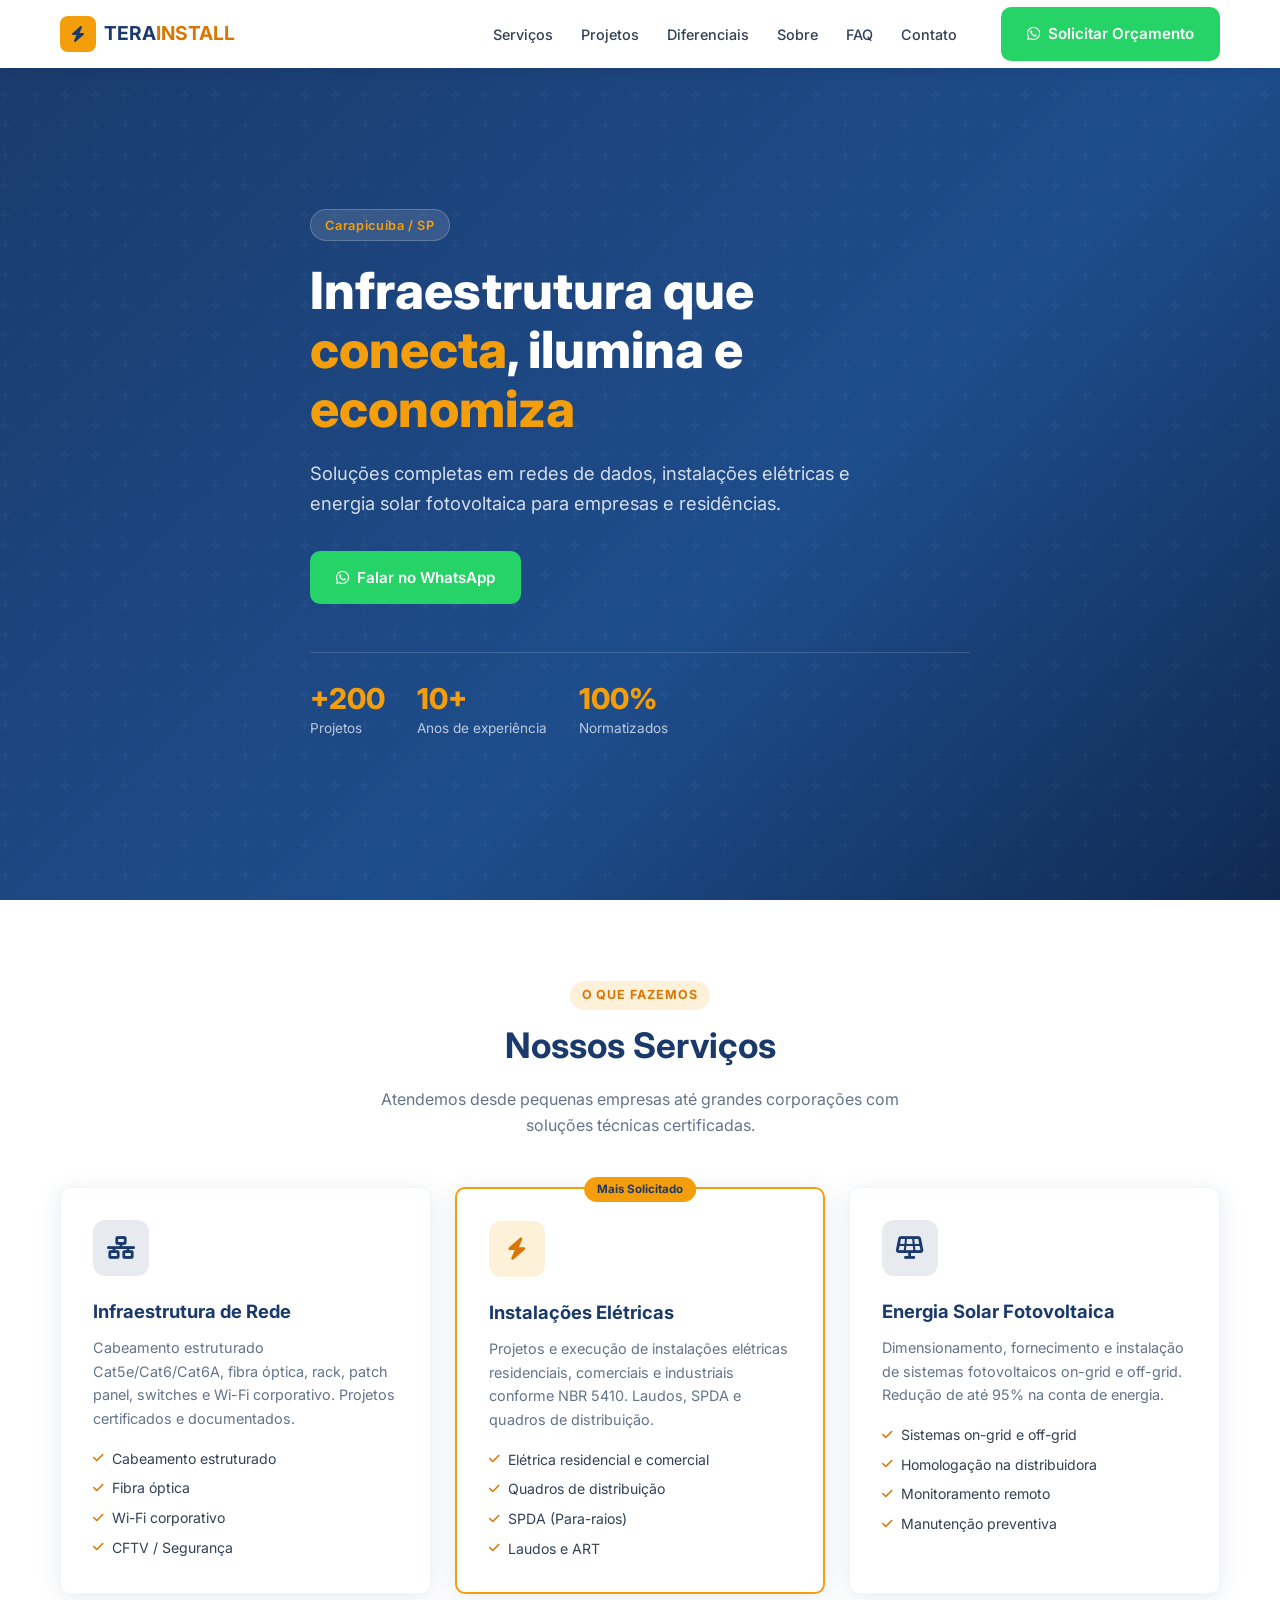
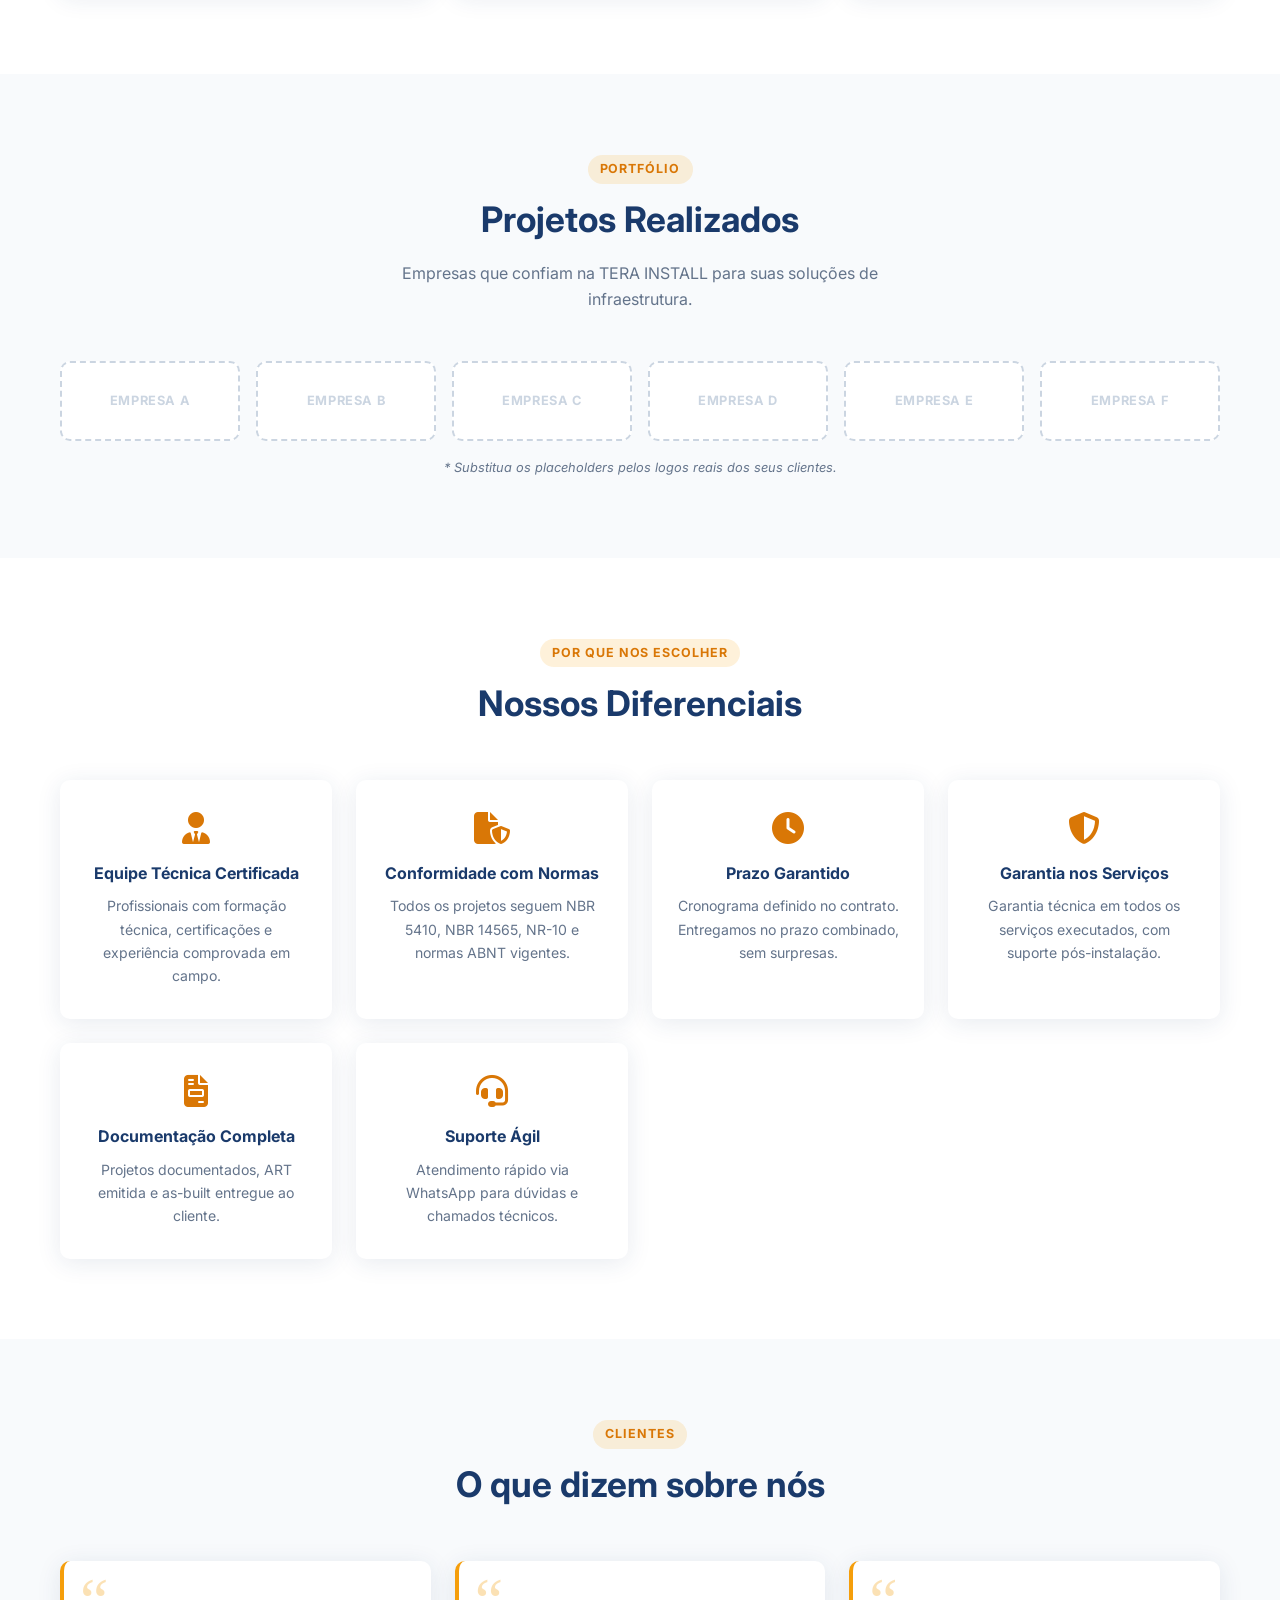
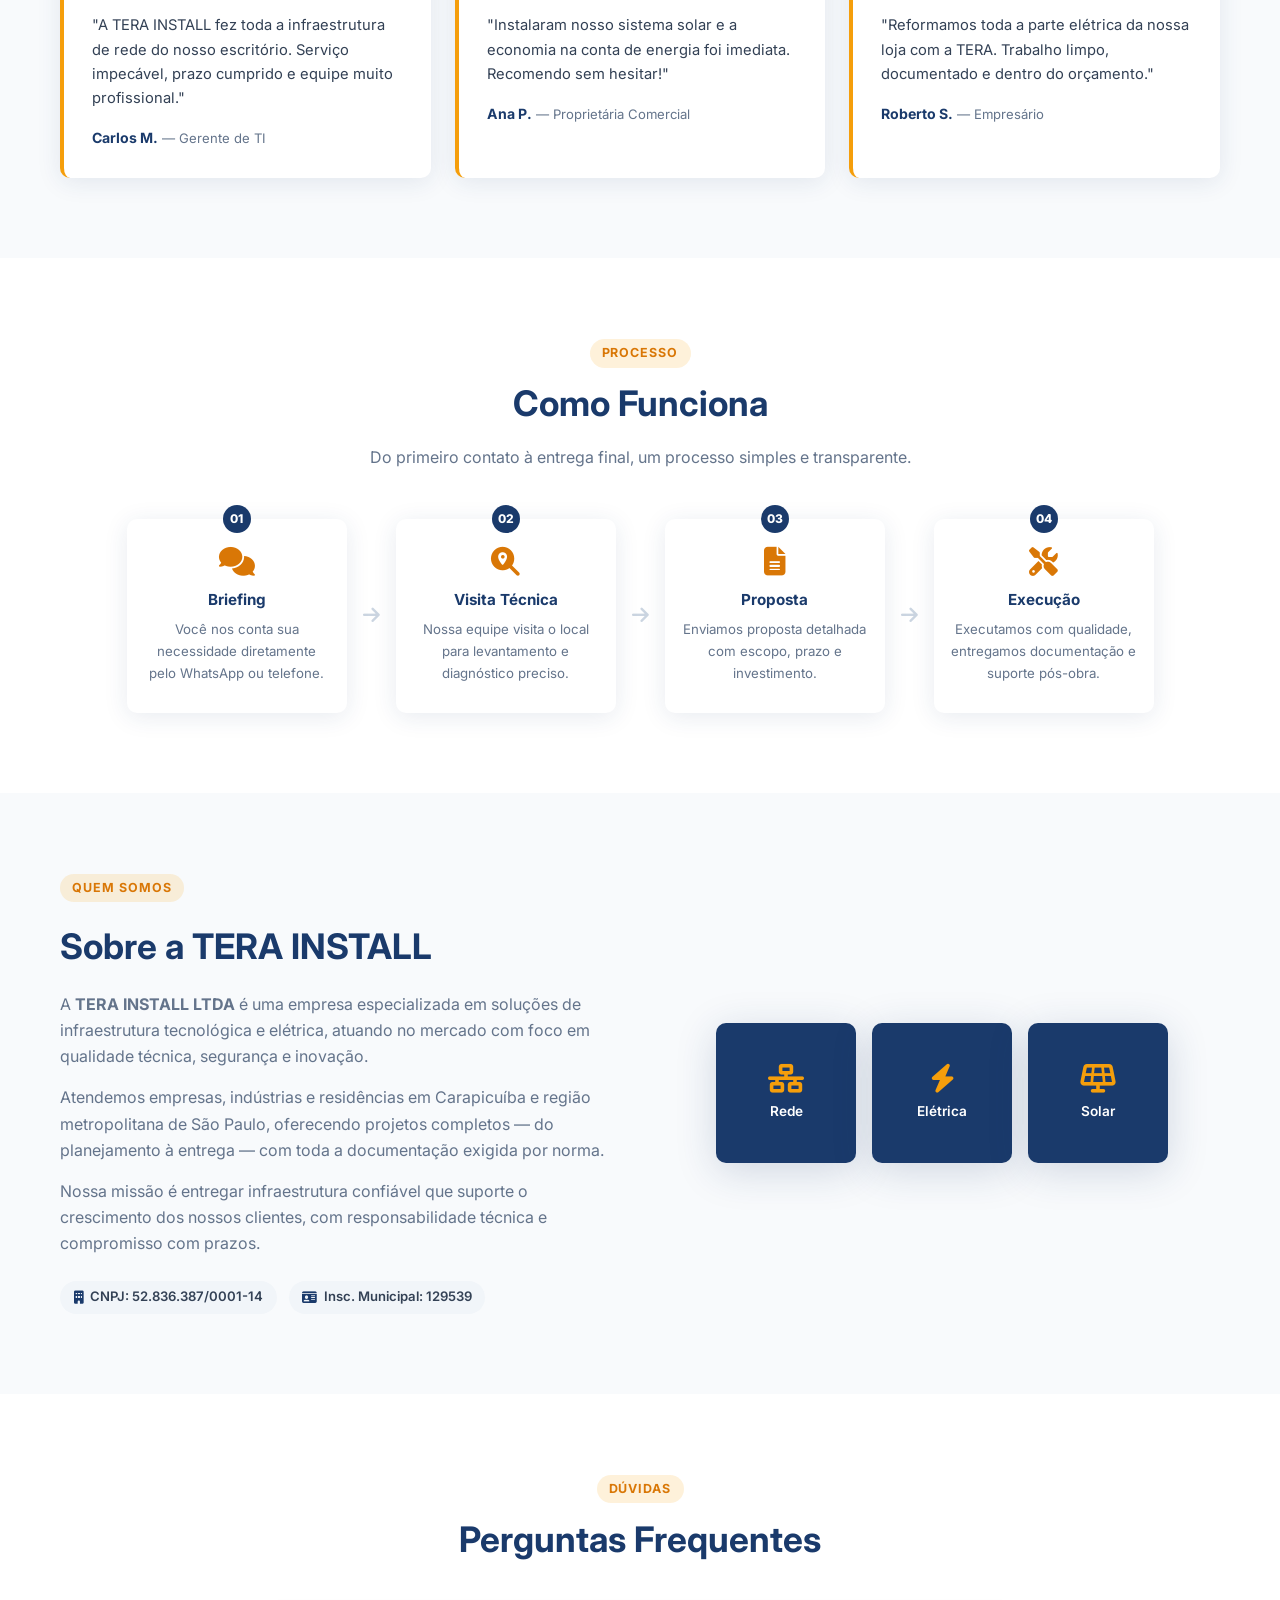
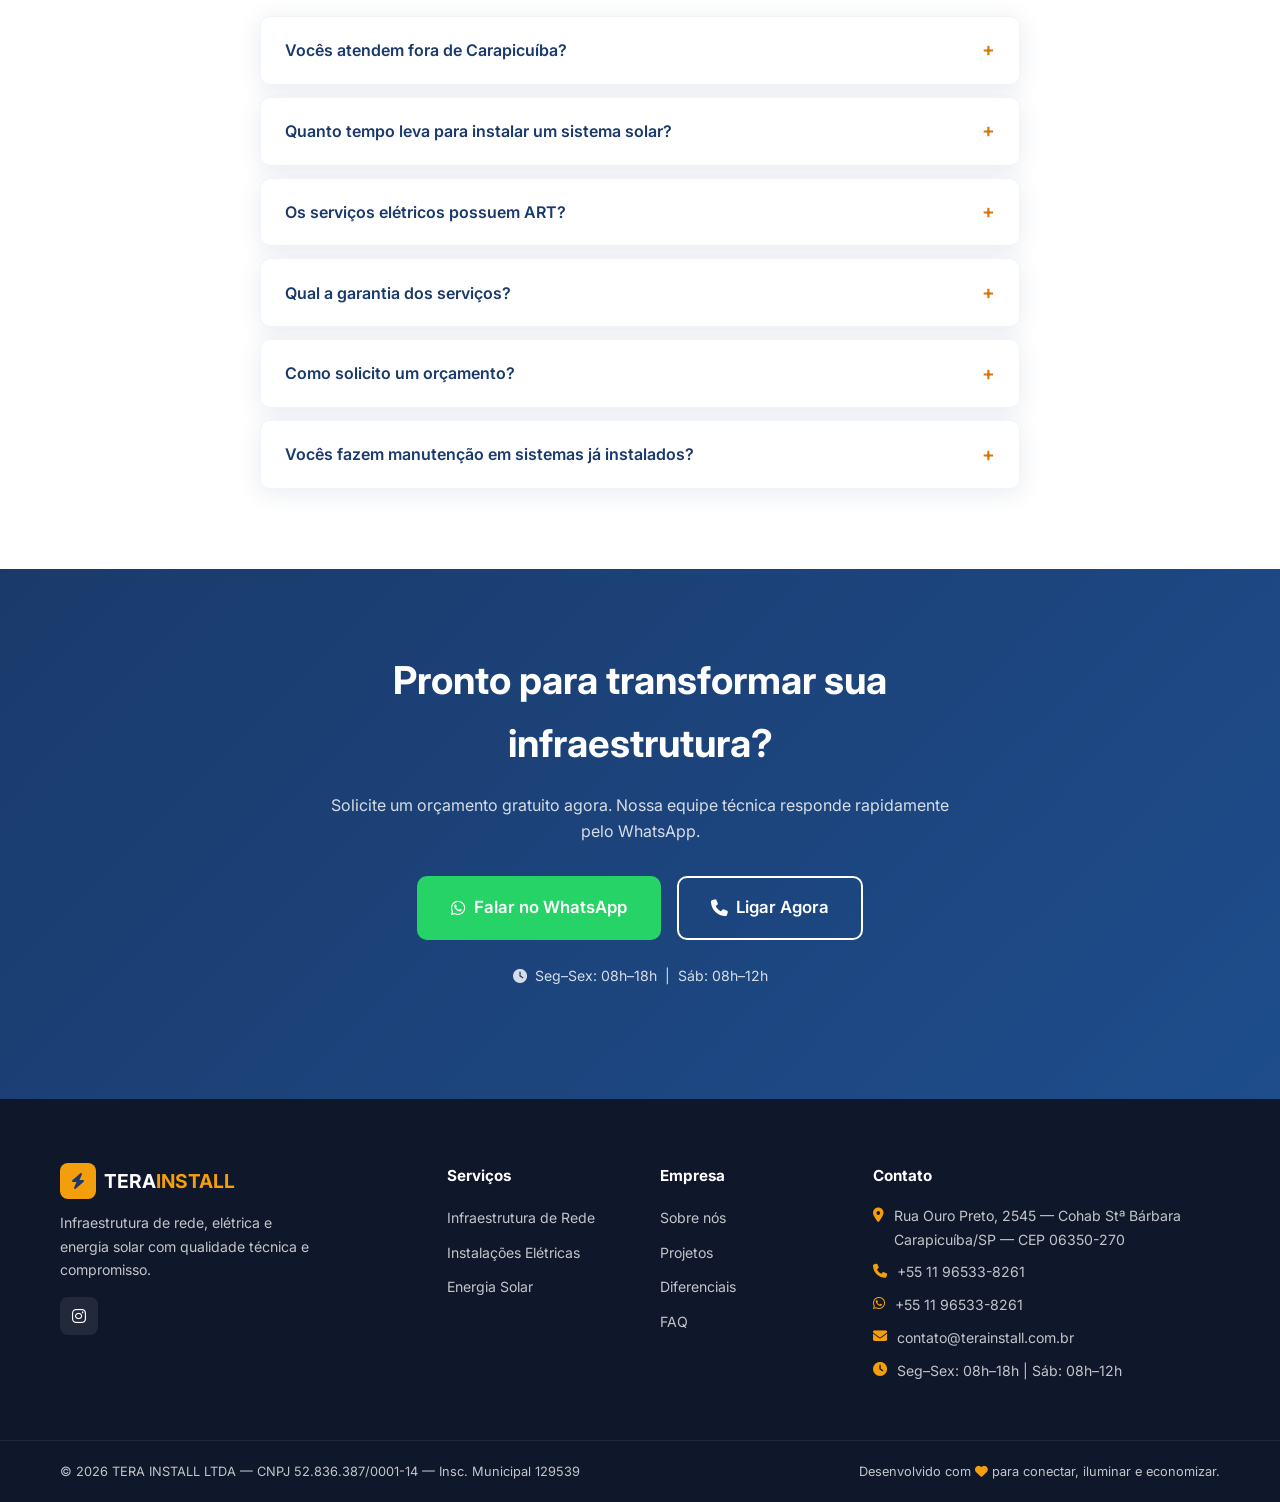
==== tera-1/index.html @ 94056462 "Publish" ====
<!DOCTYPE html>
<html lang="pt-BR">
<head>
  <meta charset="UTF-8" />
  <meta name="viewport" content="width=device-width, initial-scale=1.0" />
  <title>TERA INSTALL | Infraestrutura de Rede, Elétrica e Energia Solar</title>
  <meta name="description" content="TERA INSTALL LTDA — Soluções em infraestrutura de rede, instalações elétricas e energia solar fotovoltaica em Carapicuíba/SP. Solicite seu orçamento." />
  <meta name="keywords" content="infraestrutura de rede, instalação elétrica, energia solar, fotovoltaica, Carapicuíba, SP" />
  <link rel="stylesheet" href="style.css" />
  <link rel="preconnect" href="https://fonts.googleapis.com" />
  <link href="https://fonts.googleapis.com/css2?family=Inter:wght@400;500;600;700;800&display=swap" rel="stylesheet" />
  <!-- Font Awesome CDN -->
  <link rel="stylesheet" href="https://cdnjs.cloudflare.com/ajax/libs/font-awesome/6.5.0/css/all.min.css" />
</head>
<body>

  <!-- ===== HEADER ===== -->
  <header class="header" id="header">
    <div class="container header__inner">
      <a href="#hero" class="logo" aria-label="TERA INSTALL - Página inicial">
        <span class="logo__icon"><i class="fa-bolt fa-solid"></i></span>
        <span class="logo__text">TERA<strong>INSTALL</strong></span>
      </a>
      <nav class="nav" id="nav" aria-label="Menu principal">
        <ul class="nav__list">
          <li><a href="#servicos">Serviços</a></li>
          <li><a href="#projetos">Projetos</a></li>
          <li><a href="#diferenciais">Diferenciais</a></li>
          <li><a href="#sobre">Sobre</a></li>
          <li><a href="#faq">FAQ</a></li>
          <li><a href="#contato">Contato</a></li>
        </ul>
      </nav>
      <a href="https://wa.me/5511965338261?text=Olá!%20Gostaria%20de%20solicitar%20um%20orçamento." target="_blank" rel="noopener" class="btn btn--whatsapp header__cta"><i class="fa-brands fa-whatsapp"></i> Solicitar Orçamento</a>
      <button class="hamburger" id="hamburger" aria-label="Abrir menu" aria-expanded="false">
        <span></span><span></span><span></span>
      </button>
    </div>
  </header>

  <!-- ===== HERO ===== -->
  <section class="hero" id="hero">
    <div class="hero__bg" aria-hidden="true"></div>
    <div class="container hero__content">
      <span class="hero__badge">Carapicuíba / SP</span>
      <h1 class="hero__title">Infraestrutura que <span class="highlight">conecta</span>, ilumina e <span class="highlight">economiza</span></h1>
      <p class="hero__sub">Soluções completas em redes de dados, instalações elétricas e energia solar fotovoltaica para empresas e residências.</p>
      <div class="hero__actions">
        <a href="https://wa.me/5511965338261?text=Olá!%20Gostaria%20de%20solicitar%20um%20orçamento." target="_blank" rel="noopener" class="btn btn--whatsapp">
          <i class="fa-brands fa-whatsapp"></i> Falar no WhatsApp
        </a>
      </div>
      <div class="hero__stats">
        <div class="stat"><strong>+200</strong><span>Projetos</span></div>
        <div class="stat"><strong>10+</strong><span>Anos de experiência</span></div>
        <div class="stat"><strong>100%</strong><span>Normatizados</span></div>
      </div>
    </div>
  </section>

  <!-- ===== SERVIÇOS ===== -->
  <section class="section" id="servicos">
    <div class="container">
      <div class="section__header">
        <span class="section__tag">O que fazemos</span>
        <h2>Nossos Serviços</h2>
        <p>Atendemos desde pequenas empresas até grandes corporações com soluções técnicas certificadas.</p>
      </div>
      <div class="cards">
        <article class="card card--service">
          <div class="card__icon card__icon--blue"><i class="fa-solid fa-network-wired"></i></div>
          <h3>Infraestrutura de Rede</h3>
          <p>Cabeamento estruturado Cat5e/Cat6/Cat6A, fibra óptica, rack, patch panel, switches e Wi-Fi corporativo. Projetos certificados e documentados.</p>
          <ul>
            <li><i class="fa-solid fa-check"></i> Cabeamento estruturado</li>
            <li><i class="fa-solid fa-check"></i> Fibra óptica</li>
            <li><i class="fa-solid fa-check"></i> Wi-Fi corporativo</li>
            <li><i class="fa-solid fa-check"></i> CFTV / Segurança</li>
          </ul>
        </article>
        <article class="card card--service card--featured">
          <div class="card__icon card__icon--yellow"><i class="fa-solid fa-bolt"></i></div>
          <h3>Instalações Elétricas</h3>
          <p>Projetos e execução de instalações elétricas residenciais, comerciais e industriais conforme NBR 5410. Laudos, SPDA e quadros de distribuição.</p>
          <ul>
            <li><i class="fa-solid fa-check"></i> Elétrica residencial e comercial</li>
            <li><i class="fa-solid fa-check"></i> Quadros de distribuição</li>
            <li><i class="fa-solid fa-check"></i> SPDA (Para-raios)</li>
            <li><i class="fa-solid fa-check"></i> Laudos e ART</li>
          </ul>
        </article>
        <article class="card card--service">
          <div class="card__icon card__icon--blue"><i class="fa-solid fa-solar-panel"></i></div>
          <h3>Energia Solar Fotovoltaica</h3>
          <p>Dimensionamento, fornecimento e instalação de sistemas fotovoltaicos on-grid e off-grid. Redução de até 95% na conta de energia.</p>
          <ul>
            <li><i class="fa-solid fa-check"></i> Sistemas on-grid e off-grid</li>
            <li><i class="fa-solid fa-check"></i> Homologação na distribuidora</li>
            <li><i class="fa-solid fa-check"></i> Monitoramento remoto</li>
            <li><i class="fa-solid fa-check"></i> Manutenção preventiva</li>
          </ul>
        </article>
      </div>
    </div>
  </section>

  <!-- ===== PROJETOS ===== -->
  <section class="section section--gray" id="projetos">
    <div class="container">
      <div class="section__header">
        <span class="section__tag">Portfólio</span>
        <h2>Projetos Realizados</h2>
        <p>Empresas que confiam na TERA INSTALL para suas soluções de infraestrutura.</p>
      </div>
      <div class="clients">
        <div class="client-logo" title="Cliente 1"><span>EMPRESA A</span></div>
        <div class="client-logo" title="Cliente 2"><span>EMPRESA B</span></div>
        <div class="client-logo" title="Cliente 3"><span>EMPRESA C</span></div>
        <div class="client-logo" title="Cliente 4"><span>EMPRESA D</span></div>
        <div class="client-logo" title="Cliente 5"><span>EMPRESA E</span></div>
        <div class="client-logo" title="Cliente 6"><span>EMPRESA F</span></div>
      </div>
      <p class="clients__note">* Substitua os placeholders pelos logos reais dos seus clientes.</p>
    </div>
  </section>

  <!-- ===== DIFERENCIAIS ===== -->
  <section class="section" id="diferenciais">
    <div class="container">
      <div class="section__header">
        <span class="section__tag">Por que nos escolher</span>
        <h2>Nossos Diferenciais</h2>
      </div>
      <div class="diferenciais">
        <div class="diferencial">
          <i class="fa-solid fa-user-tie"></i>
          <h4>Equipe Técnica Certificada</h4>
          <p>Profissionais com formação técnica, certificações e experiência comprovada em campo.</p>
        </div>
        <div class="diferencial">
          <i class="fa-solid fa-file-shield"></i>
          <h4>Conformidade com Normas</h4>
          <p>Todos os projetos seguem NBR 5410, NBR 14565, NR-10 e normas ABNT vigentes.</p>
        </div>
        <div class="diferencial">
          <i class="fa-solid fa-clock"></i>
          <h4>Prazo Garantido</h4>
          <p>Cronograma definido no contrato. Entregamos no prazo combinado, sem surpresas.</p>
        </div>
        <div class="diferencial">
          <i class="fa-solid fa-shield-halved"></i>
          <h4>Garantia nos Serviços</h4>
          <p>Garantia técnica em todos os serviços executados, com suporte pós-instalação.</p>
        </div>
        <div class="diferencial">
          <i class="fa-solid fa-file-invoice"></i>
          <h4>Documentação Completa</h4>
          <p>Projetos documentados, ART emitida e as-built entregue ao cliente.</p>
        </div>
        <div class="diferencial">
          <i class="fa-solid fa-headset"></i>
          <h4>Suporte Ágil</h4>
          <p>Atendimento rápido via WhatsApp para dúvidas e chamados técnicos.</p>
        </div>
      </div>
    </div>
  </section>

  <!-- ===== DEPOIMENTOS ===== -->
  <section class="section section--gray" id="depoimentos">
    <div class="container">
      <div class="section__header">
        <span class="section__tag">Clientes</span>
        <h2>O que dizem sobre nós</h2>
      </div>
      <div class="testimonials">
        <blockquote class="testimonial">
          <p>"A TERA INSTALL fez toda a infraestrutura de rede do nosso escritório. Serviço impecável, prazo cumprido e equipe muito profissional."</p>
          <footer><strong>Carlos M.</strong> — Gerente de TI</footer>
        </blockquote>
        <blockquote class="testimonial">
          <p>"Instalaram nosso sistema solar e a economia na conta de energia foi imediata. Recomendo sem hesitar!"</p>
          <footer><strong>Ana P.</strong> — Proprietária Comercial</footer>
        </blockquote>
        <blockquote class="testimonial">
          <p>"Reformamos toda a parte elétrica da nossa loja com a TERA. Trabalho limpo, documentado e dentro do orçamento."</p>
          <footer><strong>Roberto S.</strong> — Empresário</footer>
        </blockquote>
      </div>
    </div>
  </section>

  <!-- ===== COMO FUNCIONA ===== -->
  <section class="section" id="como-funciona">
    <div class="container">
      <div class="section__header">
        <span class="section__tag">Processo</span>
        <h2>Como Funciona</h2>
        <p>Do primeiro contato à entrega final, um processo simples e transparente.</p>
      </div>
      <div class="steps">
        <div class="step">
          <div class="step__num">01</div>
          <i class="fa-solid fa-comments"></i>
          <h4>Briefing</h4>
          <p>Você nos conta sua necessidade diretamente pelo WhatsApp ou telefone.</p>
        </div>
        <div class="step__arrow" aria-hidden="true"><i class="fa-solid fa-arrow-right"></i></div>
        <div class="step">
          <div class="step__num">02</div>
          <i class="fa-solid fa-magnifying-glass-location"></i>
          <h4>Visita Técnica</h4>
          <p>Nossa equipe visita o local para levantamento e diagnóstico preciso.</p>
        </div>
        <div class="step__arrow" aria-hidden="true"><i class="fa-solid fa-arrow-right"></i></div>
        <div class="step">
          <div class="step__num">03</div>
          <i class="fa-solid fa-file-lines"></i>
          <h4>Proposta</h4>
          <p>Enviamos proposta detalhada com escopo, prazo e investimento.</p>
        </div>
        <div class="step__arrow" aria-hidden="true"><i class="fa-solid fa-arrow-right"></i></div>
        <div class="step">
          <div class="step__num">04</div>
          <i class="fa-solid fa-screwdriver-wrench"></i>
          <h4>Execução</h4>
          <p>Executamos com qualidade, entregamos documentação e suporte pós-obra.</p>
        </div>
      </div>
    </div>
  </section>

  <!-- ===== SOBRE ===== -->
  <section class="section section--gray" id="sobre">
    <div class="container sobre__inner">
      <div class="sobre__text">
        <span class="section__tag">Quem somos</span>
        <h2>Sobre a TERA INSTALL</h2>
        <p>A <strong>TERA INSTALL LTDA</strong> é uma empresa especializada em soluções de infraestrutura tecnológica e elétrica, atuando no mercado com foco em qualidade técnica, segurança e inovação.</p>
        <p>Atendemos empresas, indústrias e residências em Carapicuíba e região metropolitana de São Paulo, oferecendo projetos completos — do planejamento à entrega — com toda a documentação exigida por norma.</p>
        <p>Nossa missão é entregar infraestrutura confiável que suporte o crescimento dos nossos clientes, com responsabilidade técnica e compromisso com prazos.</p>
        <div class="sobre__badges">
          <span><i class="fa-solid fa-building"></i> CNPJ: 52.836.387/0001-14</span>
          <span><i class="fa-solid fa-id-card"></i> Insc. Municipal: 129539</span>
        </div>
      </div>
      <div class="sobre__visual" aria-hidden="true">
        <div class="sobre__card"><i class="fa-solid fa-network-wired"></i><span>Rede</span></div>
        <div class="sobre__card"><i class="fa-solid fa-bolt"></i><span>Elétrica</span></div>
        <div class="sobre__card"><i class="fa-solid fa-solar-panel"></i><span>Solar</span></div>
      </div>
    </div>
  </section>

  <!-- ===== FAQ ===== -->
  <section class="section" id="faq">
    <div class="container">
      <div class="section__header">
        <span class="section__tag">Dúvidas</span>
        <h2>Perguntas Frequentes</h2>
      </div>
      <div class="faq__list">
        <details class="faq__item">
          <summary>Vocês atendem fora de Carapicuíba?</summary>
          <p>Sim! Atendemos toda a região metropolitana de São Paulo. Para projetos maiores, consulte nossa equipe sobre disponibilidade.</p>
        </details>
        <details class="faq__item">
          <summary>Quanto tempo leva para instalar um sistema solar?</summary>
          <p>Em média de 2 a 5 dias úteis para instalação, dependendo do porte do sistema. O processo de homologação na distribuidora pode levar de 30 a 90 dias.</p>
        </details>
        <details class="faq__item">
          <summary>Os serviços elétricos possuem ART?</summary>
          <p>Sim. Todos os projetos elétricos são acompanhados de ART (Anotação de Responsabilidade Técnica) emitida por engenheiro habilitado.</p>
        </details>
        <details class="faq__item">
          <summary>Qual a garantia dos serviços?</summary>
          <p>Oferecemos garantia técnica em todos os serviços executados. O prazo varia conforme o tipo de serviço e é especificado em contrato.</p>
        </details>
        <details class="faq__item">
          <summary>Como solicito um orçamento?</summary>
          <p>Entre em contato pelo WhatsApp ou telefone. Nossa equipe retorna em até 24 horas úteis.</p>
        </details>
        <details class="faq__item">
          <summary>Vocês fazem manutenção em sistemas já instalados?</summary>
          <p>Sim! Realizamos manutenção preventiva e corretiva em redes, instalações elétricas e sistemas fotovoltaicos, mesmo que não tenham sido instalados por nós.</p>
        </details>
      </div>
    </div>
  </section>

  <!-- ===== CTA FINAL ===== -->
  <section class="section section--cta" id="orcamento">
    <div class="container cta__center">
      <h2>Pronto para transformar sua infraestrutura?</h2>
      <p>Solicite um orçamento gratuito agora. Nossa equipe técnica responde rapidamente pelo WhatsApp.</p>
      <div class="cta__buttons">
        <a href="https://wa.me/5511965338261?text=Olá!%20Gostaria%20de%20solicitar%20um%20orçamento." target="_blank" rel="noopener" class="btn btn--whatsapp btn--lg">
          <i class="fa-brands fa-whatsapp"></i> Falar no WhatsApp
        </a>
        <a href="tel:+5511965338261" class="btn btn--outline btn--lg">
          <i class="fa-solid fa-phone"></i> Ligar Agora
        </a>
      </div>
      <p class="cta__info"><i class="fa-solid fa-clock"></i> Seg–Sex: 08h–18h &nbsp;|&nbsp; Sáb: 08h–12h</p>
    </div>
  </section>

  <!-- ===== FOOTER ===== -->
  <footer class="footer" id="contato">
    <div class="container footer__inner">
      <div class="footer__brand">
        <a href="#hero" class="logo logo--white" aria-label="TERA INSTALL">
          <span class="logo__icon"><i class="fa-bolt fa-solid"></i></span>
          <span class="logo__text">TERA<strong>INSTALL</strong></span>
        </a>
        <p>Infraestrutura de rede, elétrica e energia solar com qualidade técnica e compromisso.</p>
        <div class="footer__social">
          <a href="https://instagram.com/terainstall" target="_blank" rel="noopener" aria-label="Instagram da TERA INSTALL">
            <i class="fa-brands fa-instagram"></i>
          </a>
        </div>
      </div>
      <div class="footer__col">
        <h4>Serviços</h4>
        <ul>
          <li><a href="#servicos">Infraestrutura de Rede</a></li>
          <li><a href="#servicos">Instalações Elétricas</a></li>
          <li><a href="#servicos">Energia Solar</a></li>
        </ul>
      </div>
      <div class="footer__col">
        <h4>Empresa</h4>
        <ul>
          <li><a href="#sobre">Sobre nós</a></li>
          <li><a href="#projetos">Projetos</a></li>
          <li><a href="#diferenciais">Diferenciais</a></li>
          <li><a href="#faq">FAQ</a></li>
        </ul>
      </div>
      <div class="footer__col footer__contact">
        <h4>Contato</h4>
        <address>
          <p><i class="fa-solid fa-location-dot"></i> Rua Ouro Preto, 2545 — Cohab Stª Bárbara<br>Carapicuíba/SP — CEP 06350-270</p>
          <p><i class="fa-solid fa-phone"></i> <a href="tel:+5511965338261">+55 11 96533-8261</a></p>
          <p><i class="fa-brands fa-whatsapp"></i> <a href="https://wa.me/5511965338261" target="_blank" rel="noopener">+55 11 96533-8261</a></p>
          <p><i class="fa-solid fa-envelope"></i> <a href="mailto:contato@terainstall.com.br">contato@terainstall.com.br</a></p>
          <p><i class="fa-solid fa-clock"></i> Seg–Sex: 08h–18h | Sáb: 08h–12h</p>
        </address>
      </div>
    </div>
    <div class="footer__bottom">
      <div class="container">
        <p>© <span id="year"></span> TERA INSTALL LTDA — CNPJ 52.836.387/0001-14 — Insc. Municipal 129539</p>
        <p>Desenvolvido com <i class="fa-solid fa-heart" style="color:#f59e0b"></i> para conectar, iluminar e economizar.</p>
      </div>
    </div>
  </footer>

  <!-- ===== BOTÃO FLUTUANTE WHATSAPP (MOBILE) ===== -->
  <a href="https://wa.me/5511965338261?text=Olá!%20Gostaria%20de%20solicitar%20um%20orçamento." target="_blank" rel="noopener" class="whatsapp-float" aria-label="Falar no WhatsApp">
    <i class="fa-brands fa-whatsapp"></i>
  </a>

  <script src="script.js"></script>
</body>
</html>
---- tera-1/style.css ----
/* =============================================
   TERA INSTALL — style.css
   Paleta: Azul #1a3a6b | Amarelo #f59e0b
   Mobile-first
   ============================================= */

/* ---- RESET & BASE ---- */
*, *::before, *::after { box-sizing: border-box; margin: 0; padding: 0; }

:root {
  --blue:       #1a3a6b;
  --blue-mid:   #1e4d8c;
  --blue-light: #2563eb;
  --yellow:     #f59e0b;
  --yellow-dark:#d97706;
  --white:      #ffffff;
  --gray-50:    #f8fafc;
  --gray-100:   #f1f5f9;
  --gray-300:   #cbd5e1;
  --gray-500:   #64748b;
  --gray-700:   #334155;
  --gray-900:   #0f172a;
  --radius:     10px;
  --shadow:     0 4px 24px rgba(26,58,107,.10);
  --shadow-lg:  0 8px 40px rgba(26,58,107,.18);
  --transition: .25s ease;
  --font:       'Inter', system-ui, sans-serif;
}

html { scroll-behavior: smooth; font-size: 16px; }

body {
  font-family: var(--font);
  color: var(--gray-700);
  background: var(--white);
  line-height: 1.65;
  overflow-x: hidden;
}

img { max-width: 100%; display: block; }
a { color: inherit; text-decoration: none; }
ul { list-style: none; }
address { font-style: normal; }

/* ---- CONTAINER ---- */
.container {
  width: 100%;
  max-width: 1200px;
  margin: 0 auto;
  padding: 0 1.25rem;
}

/* ---- BUTTONS ---- */
.btn {
  display: inline-flex;
  align-items: center;
  gap: .5rem;
  padding: .75rem 1.5rem;
  border-radius: var(--radius);
  font-weight: 600;
  font-size: .95rem;
  cursor: pointer;
  border: 2px solid transparent;
  transition: background var(--transition), color var(--transition), transform var(--transition), box-shadow var(--transition);
  white-space: nowrap;
}
.btn:focus-visible { outline: 3px solid var(--yellow); outline-offset: 3px; }
.btn--primary { background: var(--yellow); color: var(--blue); }
.btn--primary:hover { background: var(--yellow-dark); transform: translateY(-2px); box-shadow: 0 6px 20px rgba(245,158,11,.35); }
.btn--outline { background: transparent; border-color: var(--white); color: var(--white); }
.btn--outline:hover { background: var(--white); color: var(--blue); }
.btn--whatsapp { background: #25d366; color: var(--white); }
.btn--whatsapp:hover { background: #1ebe5d; transform: translateY(-2px); box-shadow: 0 6px 20px rgba(37,211,102,.35); }
.btn--lg { padding: 1rem 2rem; font-size: 1.05rem; }
.btn--full { width: 100%; justify-content: center; }

/* ---- SECTION BASE ---- */
.section { padding: 5rem 0; }
.section--gray { background: var(--gray-50); }
.section__header { text-align: center; margin-bottom: 3rem; }
.section__header h2 { font-size: clamp(1.6rem, 3vw, 2.2rem); color: var(--blue); margin: .4rem 0 .75rem; }
.section__header p { color: var(--gray-500); max-width: 560px; margin: 0 auto; }
.section__tag {
  display: inline-block;
  background: rgba(245,158,11,.15);
  color: var(--yellow-dark);
  font-size: .78rem;
  font-weight: 700;
  letter-spacing: .08em;
  text-transform: uppercase;
  padding: .25rem .75rem;
  border-radius: 50px;
}

/* ---- HIGHLIGHT ---- */
.highlight { color: var(--yellow); }

/* =============================================
   HEADER
   ============================================= */
.header {
  position: fixed;
  top: 0; left: 0; right: 0;
  z-index: 1000;
  background: var(--white);
  box-shadow: 0 2px 12px rgba(0,0,0,.08);
  transition: box-shadow var(--transition);
}
.header__inner {
  display: flex;
  align-items: center;
  gap: 1.5rem;
  height: 68px;
}
.logo {
  display: flex;
  align-items: center;
  gap: .5rem;
  font-size: 1.2rem;
  font-weight: 700;
  color: var(--blue);
  flex-shrink: 0;
}
.logo__icon {
  width: 36px; height: 36px;
  background: var(--yellow);
  border-radius: 8px;
  display: flex; align-items: center; justify-content: center;
  color: var(--blue);
  font-size: 1rem;
}
.logo__text strong { color: var(--yellow-dark); }
.logo--white { color: var(--white); }
.logo--white .logo__text strong { color: var(--yellow); }

.nav { margin-left: auto; }
.nav__list { display: flex; gap: .25rem; }
.nav__list a {
  padding: .45rem .75rem;
  border-radius: 6px;
  font-size: .9rem;
  font-weight: 500;
  color: var(--gray-700);
  transition: color var(--transition), background var(--transition);
}
.nav__list a:hover { color: var(--blue); background: var(--gray-100); }

.header__cta { margin-left: .5rem; flex-shrink: 0; }

.hamburger {
  display: none;
  flex-direction: column;
  gap: 5px;
  background: none;
  border: none;
  cursor: pointer;
  padding: .4rem;
  margin-left: auto;
}
.hamburger span {
  display: block;
  width: 24px; height: 2px;
  background: var(--blue);
  border-radius: 2px;
  transition: transform var(--transition), opacity var(--transition);
}
.hamburger.open span:nth-child(1) { transform: translateY(7px) rotate(45deg); }
.hamburger.open span:nth-child(2) { opacity: 0; }
.hamburger.open span:nth-child(3) { transform: translateY(-7px) rotate(-45deg); }

/* =============================================
   HERO
   ============================================= */
.hero {
  position: relative;
  min-height: 100vh;
  display: flex;
  align-items: center;
  padding: 7rem 0 4rem;
  overflow: hidden;
}
.hero__bg {
  position: absolute;
  inset: 0;
  background: linear-gradient(135deg, var(--blue) 0%, var(--blue-mid) 60%, #0f2a52 100%);
  z-index: 0;
}
.hero__bg::after {
  content: '';
  position: absolute;
  inset: 0;
  background: url("data:image/svg+xml,%3Csvg width='60' height='60' viewBox='0 0 60 60' xmlns='http://www.w3.org/2000/svg'%3E%3Cg fill='none' fill-rule='evenodd'%3E%3Cg fill='%23ffffff' fill-opacity='0.03'%3E%3Cpath d='M36 34v-4h-2v4h-4v2h4v4h2v-4h4v-2h-4zm0-30V0h-2v4h-4v2h4v4h2V6h4V4h-4zM6 34v-4H4v4H0v2h4v4h2v-4h4v-2H6zM6 4V0H4v4H0v2h4v4h2V6h4V4H6z'/%3E%3C/g%3E%3C/g%3E%3C/svg%3E");
}
.hero__content {
  position: relative;
  z-index: 1;
  color: var(--white);
  max-width: 700px;
}
.hero__badge {
  display: inline-flex;
  align-items: center;
  gap: .4rem;
  background: rgba(255,255,255,.12);
  border: 1px solid rgba(255,255,255,.2);
  color: var(--yellow);
  font-size: .8rem;
  font-weight: 600;
  padding: .3rem .9rem;
  border-radius: 50px;
  margin-bottom: 1.25rem;
  letter-spacing: .05em;
}
.hero__title {
  font-size: clamp(2rem, 5vw, 3.2rem);
  font-weight: 800;
  line-height: 1.15;
  margin-bottom: 1.25rem;
}
.hero__sub {
  font-size: clamp(1rem, 2vw, 1.15rem);
  color: rgba(255,255,255,.82);
  max-width: 560px;
  margin-bottom: 2rem;
}
.hero__actions { display: flex; flex-wrap: wrap; gap: 1rem; margin-bottom: 3rem; }
.hero__stats {
  display: flex;
  flex-wrap: wrap;
  gap: 2rem;
  padding-top: 2rem;
  border-top: 1px solid rgba(255,255,255,.15);
}
.stat { display: flex; flex-direction: column; }
.stat strong { font-size: 1.8rem; font-weight: 800; color: var(--yellow); line-height: 1; }
.stat span { font-size: .85rem; color: rgba(255,255,255,.7); margin-top: .2rem; }

/* =============================================
   CARDS DE SERVIÇOS
   ============================================= */
.cards {
  display: grid;
  grid-template-columns: repeat(auto-fit, minmax(280px, 1fr));
  gap: 1.5rem;
}
.card {
  background: var(--white);
  border-radius: var(--radius);
  padding: 2rem;
  box-shadow: var(--shadow);
  border: 1px solid var(--gray-100);
  transition: transform var(--transition), box-shadow var(--transition);
}
.card:hover { transform: translateY(-6px); box-shadow: var(--shadow-lg); }
.card--featured {
  border-color: var(--yellow);
  border-width: 2px;
  position: relative;
}
.card--featured::before {
  content: 'Mais Solicitado';
  position: absolute;
  top: -12px; left: 50%;
  transform: translateX(-50%);
  background: var(--yellow);
  color: var(--blue);
  font-size: .72rem;
  font-weight: 700;
  padding: .2rem .8rem;
  border-radius: 50px;
  white-space: nowrap;
}
.card__icon {
  width: 56px; height: 56px;
  border-radius: 12px;
  display: flex; align-items: center; justify-content: center;
  font-size: 1.4rem;
  margin-bottom: 1.25rem;
}
.card__icon--blue { background: rgba(26,58,107,.1); color: var(--blue); }
.card__icon--yellow { background: rgba(245,158,11,.15); color: var(--yellow-dark); }
.card h3 { font-size: 1.15rem; color: var(--blue); margin-bottom: .6rem; }
.card p { font-size: .9rem; color: var(--gray-500); margin-bottom: 1rem; }
.card ul { display: flex; flex-direction: column; gap: .4rem; }
.card ul li { font-size: .88rem; color: var(--gray-700); display: flex; align-items: center; gap: .5rem; }
.card ul li i { color: var(--yellow-dark); font-size: .75rem; }

/* =============================================
   CLIENTES / PROJETOS
   ============================================= */
.clients {
  display: grid;
  grid-template-columns: repeat(auto-fit, minmax(140px, 1fr));
  gap: 1rem;
  margin-bottom: 1rem;
}
.client-logo {
  background: var(--white);
  border: 2px dashed var(--gray-300);
  border-radius: var(--radius);
  height: 80px;
  display: flex; align-items: center; justify-content: center;
  transition: border-color var(--transition);
}
.client-logo:hover { border-color: var(--blue); }
.client-logo span { font-size: .8rem; font-weight: 700; color: var(--gray-300); letter-spacing: .05em; }
.clients__note { text-align: center; font-size: .8rem; color: var(--gray-500); font-style: italic; }

/* =============================================
   DIFERENCIAIS
   ============================================= */
.diferenciais {
  display: grid;
  grid-template-columns: repeat(auto-fit, minmax(240px, 1fr));
  gap: 1.5rem;
}
.diferencial {
  text-align: center;
  padding: 2rem 1.5rem;
  border-radius: var(--radius);
  background: var(--white);
  box-shadow: var(--shadow);
  transition: transform var(--transition);
}
.diferencial:hover { transform: translateY(-4px); }
.diferencial > i {
  font-size: 2rem;
  color: var(--yellow-dark);
  margin-bottom: 1rem;
  display: block;
}
.diferencial h4 { font-size: 1rem; color: var(--blue); margin-bottom: .5rem; }
.diferencial p { font-size: .88rem; color: var(--gray-500); }

/* =============================================
   DEPOIMENTOS
   ============================================= */
.testimonials {
  display: grid;
  grid-template-columns: repeat(auto-fit, minmax(260px, 1fr));
  gap: 1.5rem;
}
.testimonial {
  background: var(--white);
  border-radius: var(--radius);
  padding: 1.75rem;
  box-shadow: var(--shadow);
  border-left: 4px solid var(--yellow);
  position: relative;
}
.testimonial::before {
  content: '\201C';
  font-size: 4rem;
  color: var(--yellow);
  opacity: .3;
  position: absolute;
  top: .5rem; left: 1rem;
  line-height: 1;
  font-family: Georgia, serif;
}
.testimonial p { font-size: .92rem; color: var(--gray-700); margin-bottom: 1rem; padding-top: 1.5rem; }
.testimonial footer strong { color: var(--blue); font-size: .88rem; }
.testimonial footer { font-size: .82rem; color: var(--gray-500); }

/* =============================================
   COMO FUNCIONA
   ============================================= */
.steps {
  display: flex;
  flex-wrap: wrap;
  align-items: flex-start;
  justify-content: center;
  gap: 1rem;
}
.step {
  flex: 1;
  min-width: 160px;
  max-width: 220px;
  text-align: center;
  padding: 1.75rem 1rem;
  background: var(--white);
  border-radius: var(--radius);
  box-shadow: var(--shadow);
  position: relative;
}
.step__num {
  position: absolute;
  top: -14px; left: 50%;
  transform: translateX(-50%);
  background: var(--blue);
  color: var(--white);
  font-size: .75rem;
  font-weight: 800;
  width: 28px; height: 28px;
  border-radius: 50%;
  display: flex; align-items: center; justify-content: center;
}
.step > i { font-size: 1.8rem; color: var(--yellow-dark); margin-bottom: .75rem; display: block; }
.step h4 { font-size: .95rem; color: var(--blue); margin-bottom: .4rem; }
.step p { font-size: .83rem; color: var(--gray-500); }
.step__arrow { color: var(--gray-300); font-size: 1.2rem; align-self: center; display: flex; align-items: center; }

/* =============================================
   SOBRE
   ============================================= */
.sobre__inner {
  display: grid;
  grid-template-columns: 1fr;
  gap: 3rem;
  align-items: center;
}
.sobre__text .section__tag { margin-bottom: .5rem; }
.sobre__text h2 { font-size: clamp(1.6rem, 3vw, 2.2rem); color: var(--blue); margin: .4rem 0 1rem; }
.sobre__text p { color: var(--gray-500); margin-bottom: .9rem; }
.sobre__badges { display: flex; flex-wrap: wrap; gap: .75rem; margin-top: 1.5rem; }
.sobre__badges span {
  display: inline-flex;
  align-items: center;
  gap: .4rem;
  background: var(--gray-100);
  color: var(--gray-700);
  font-size: .82rem;
  font-weight: 600;
  padding: .35rem .85rem;
  border-radius: 50px;
}
.sobre__badges span i { color: var(--blue); }
.sobre__visual {
  display: flex;
  gap: 1rem;
  justify-content: center;
  flex-wrap: wrap;
}
.sobre__card {
  width: 120px; height: 120px;
  background: var(--blue);
  border-radius: var(--radius);
  display: flex;
  flex-direction: column;
  align-items: center;
  justify-content: center;
  gap: .5rem;
  color: var(--white);
  font-size: .85rem;
  font-weight: 600;
  box-shadow: var(--shadow-lg);
  transition: transform var(--transition);
}
.sobre__card:hover { transform: translateY(-4px); }
.sobre__card i { font-size: 1.8rem; color: var(--yellow); }

/* =============================================
   FAQ
   ============================================= */
.faq__list { max-width: 760px; margin: 0 auto; display: flex; flex-direction: column; gap: .75rem; }
.faq__item {
  background: var(--white);
  border: 1px solid var(--gray-100);
  border-radius: var(--radius);
  overflow: hidden;
  box-shadow: var(--shadow);
}
.faq__item summary {
  padding: 1.1rem 1.5rem;
  font-weight: 600;
  color: var(--blue);
  cursor: pointer;
  list-style: none;
  display: flex;
  justify-content: space-between;
  align-items: center;
  gap: 1rem;
  transition: background var(--transition);
}
.faq__item summary::-webkit-details-marker { display: none; }
.faq__item summary::after {
  content: '\002B';
  font-size: 1.2rem;
  color: var(--yellow-dark);
  flex-shrink: 0;
  transition: transform var(--transition);
}
.faq__item[open] summary { background: var(--gray-50); }
.faq__item[open] summary::after { content: '\2212'; }
.faq__item p { padding: 0 1.5rem 1.1rem; font-size: .9rem; color: var(--gray-500); }

/* =============================================
   CTA FINAL
   ============================================= */
.section--cta {
  background: linear-gradient(135deg, var(--blue) 0%, var(--blue-mid) 100%);
  color: var(--white);
  text-align: center;
}
.cta__center { max-width: 680px; margin: 0 auto; }
.cta__center h2 { font-size: clamp(1.6rem, 3vw, 2.4rem); margin-bottom: 1rem; }
.cta__center > p { color: rgba(255,255,255,.82); margin-bottom: 2rem; }
.cta__buttons { display: flex; flex-wrap: wrap; gap: 1rem; justify-content: center; margin-bottom: 1.5rem; }
.cta__info { font-size: .88rem; color: rgba(255,255,255,.6); display: flex; align-items: center; justify-content: center; gap: .5rem; }

/* =============================================
   FOOTER
   ============================================= */
.footer {
  background: var(--gray-900);
  color: rgba(255,255,255,.75);
  padding-top: 4rem;
}
.footer__inner {
  display: grid;
  grid-template-columns: 1fr;
  gap: 2.5rem;
  padding-bottom: 3rem;
}
.footer__brand p { font-size: .88rem; margin-top: .75rem; max-width: 260px; }
.footer__social { display: flex; gap: .75rem; margin-top: 1rem; }
.footer__social a {
  width: 38px; height: 38px;
  background: rgba(255,255,255,.08);
  border-radius: 8px;
  display: flex; align-items: center; justify-content: center;
  color: var(--white);
  font-size: 1rem;
  transition: background var(--transition);
}
.footer__social a:hover { background: var(--yellow); color: var(--blue); }
.footer__col h4 { color: var(--white); font-size: .95rem; margin-bottom: 1rem; }
.footer__col ul { display: flex; flex-direction: column; gap: .5rem; }
.footer__col ul a { font-size: .88rem; transition: color var(--transition); }
.footer__col ul a:hover { color: var(--yellow); }
.footer__contact address p {
  display: flex;
  align-items: flex-start;
  gap: .6rem;
  font-size: .88rem;
  margin-bottom: .6rem;
}
.footer__contact address i { color: var(--yellow); margin-top: .2rem; flex-shrink: 0; }
.footer__contact address a:hover { color: var(--yellow); }
.footer__bottom {
  border-top: 1px solid rgba(255,255,255,.08);
  padding: 1.25rem 0;
}
.footer__bottom .container {
  display: flex;
  flex-wrap: wrap;
  justify-content: space-between;
  gap: .5rem;
}
.footer__bottom p { font-size: .8rem; }

/* =============================================
   WHATSAPP FLOAT
   ============================================= */
.whatsapp-float {
  position: fixed;
  bottom: 1.5rem;
  right: 1.5rem;
  z-index: 999;
  width: 58px; height: 58px;
  background: #25d366;
  border-radius: 50%;
  display: flex; align-items: center; justify-content: center;
  color: var(--white);
  font-size: 1.6rem;
  box-shadow: 0 4px 20px rgba(37,211,102,.5);
  transition: transform var(--transition), box-shadow var(--transition);
  animation: pulse 2.5s infinite;
}
.whatsapp-float:hover { transform: scale(1.1); box-shadow: 0 6px 28px rgba(37,211,102,.65); }

@keyframes pulse {
  0%, 100% { box-shadow: 0 4px 20px rgba(37,211,102,.5); }
  50% { box-shadow: 0 4px 32px rgba(37,211,102,.8); }
}

/* =============================================
   RESPONSIVO
   ============================================= */
@media (min-width: 640px) {
  .footer__inner { grid-template-columns: repeat(2, 1fr); }
  .sobre__visual .sobre__card { width: 140px; height: 140px; }
}

@media (min-width: 768px) {
  .nav { display: flex !important; }
  .hamburger { display: none !important; }
  .header__cta { display: inline-flex !important; }
  .sobre__inner { grid-template-columns: 1fr 1fr; }
}

@media (min-width: 1024px) {
  .footer__inner { grid-template-columns: 2fr 1fr 1fr 2fr; }
}

/* Mobile nav */
@media (max-width: 767px) {
  .nav {
    display: none;
    position: fixed;
    top: 68px; left: 0; right: 0;
    background: var(--white);
    box-shadow: 0 8px 24px rgba(0,0,0,.12);
    padding: 1rem 1.25rem 1.5rem;
    z-index: 999;
  }
  .nav.open { display: block; }
  .nav__list { flex-direction: column; gap: .25rem; }
  .nav__list a { display: block; padding: .65rem 1rem; font-size: 1rem; }
  .hamburger { display: flex; }
  .header__cta { display: none; }
  .step__arrow { display: none; }
  .steps { flex-direction: column; align-items: center; }
  .step { max-width: 100%; width: 100%; }
}

/* Acessibilidade: foco visível */
:focus-visible { outline: 3px solid var(--yellow); outline-offset: 2px; }

/* Scroll suave para âncoras com offset do header fixo */
[id] { scroll-margin-top: 80px; }
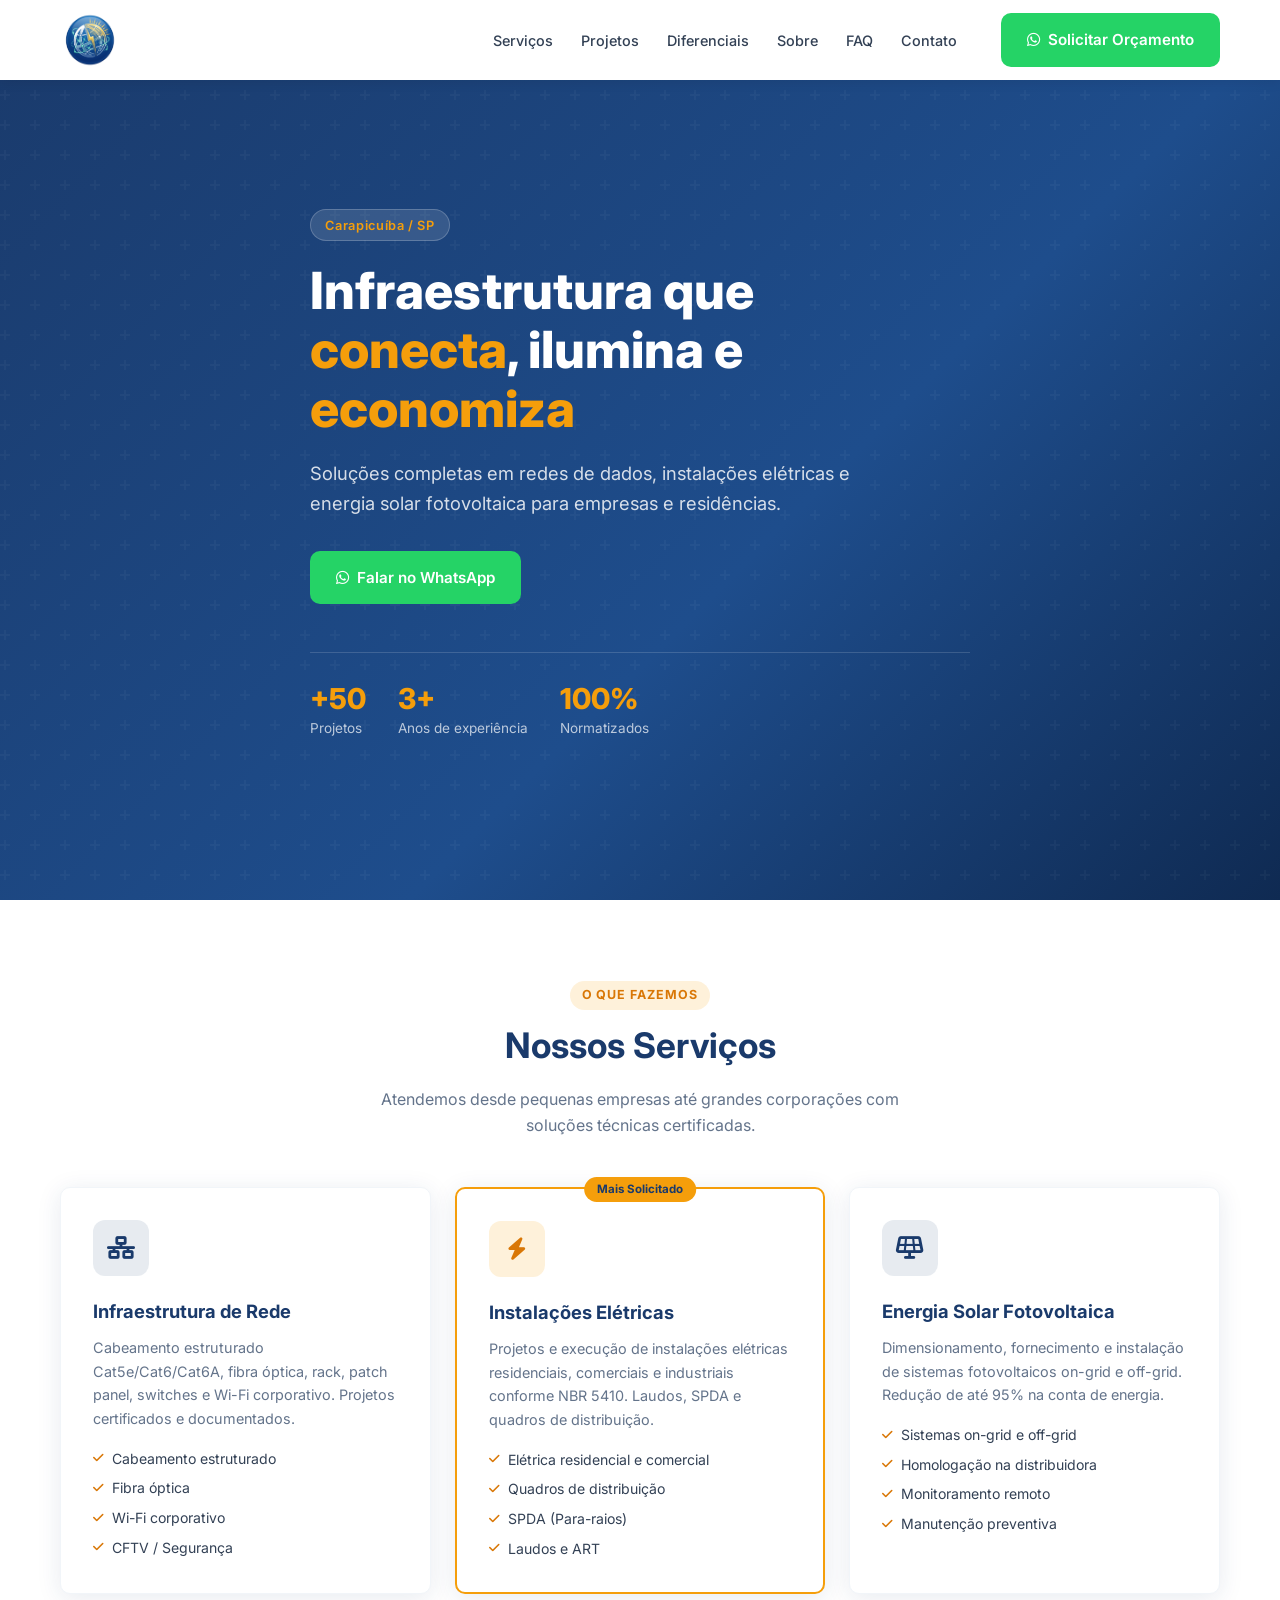
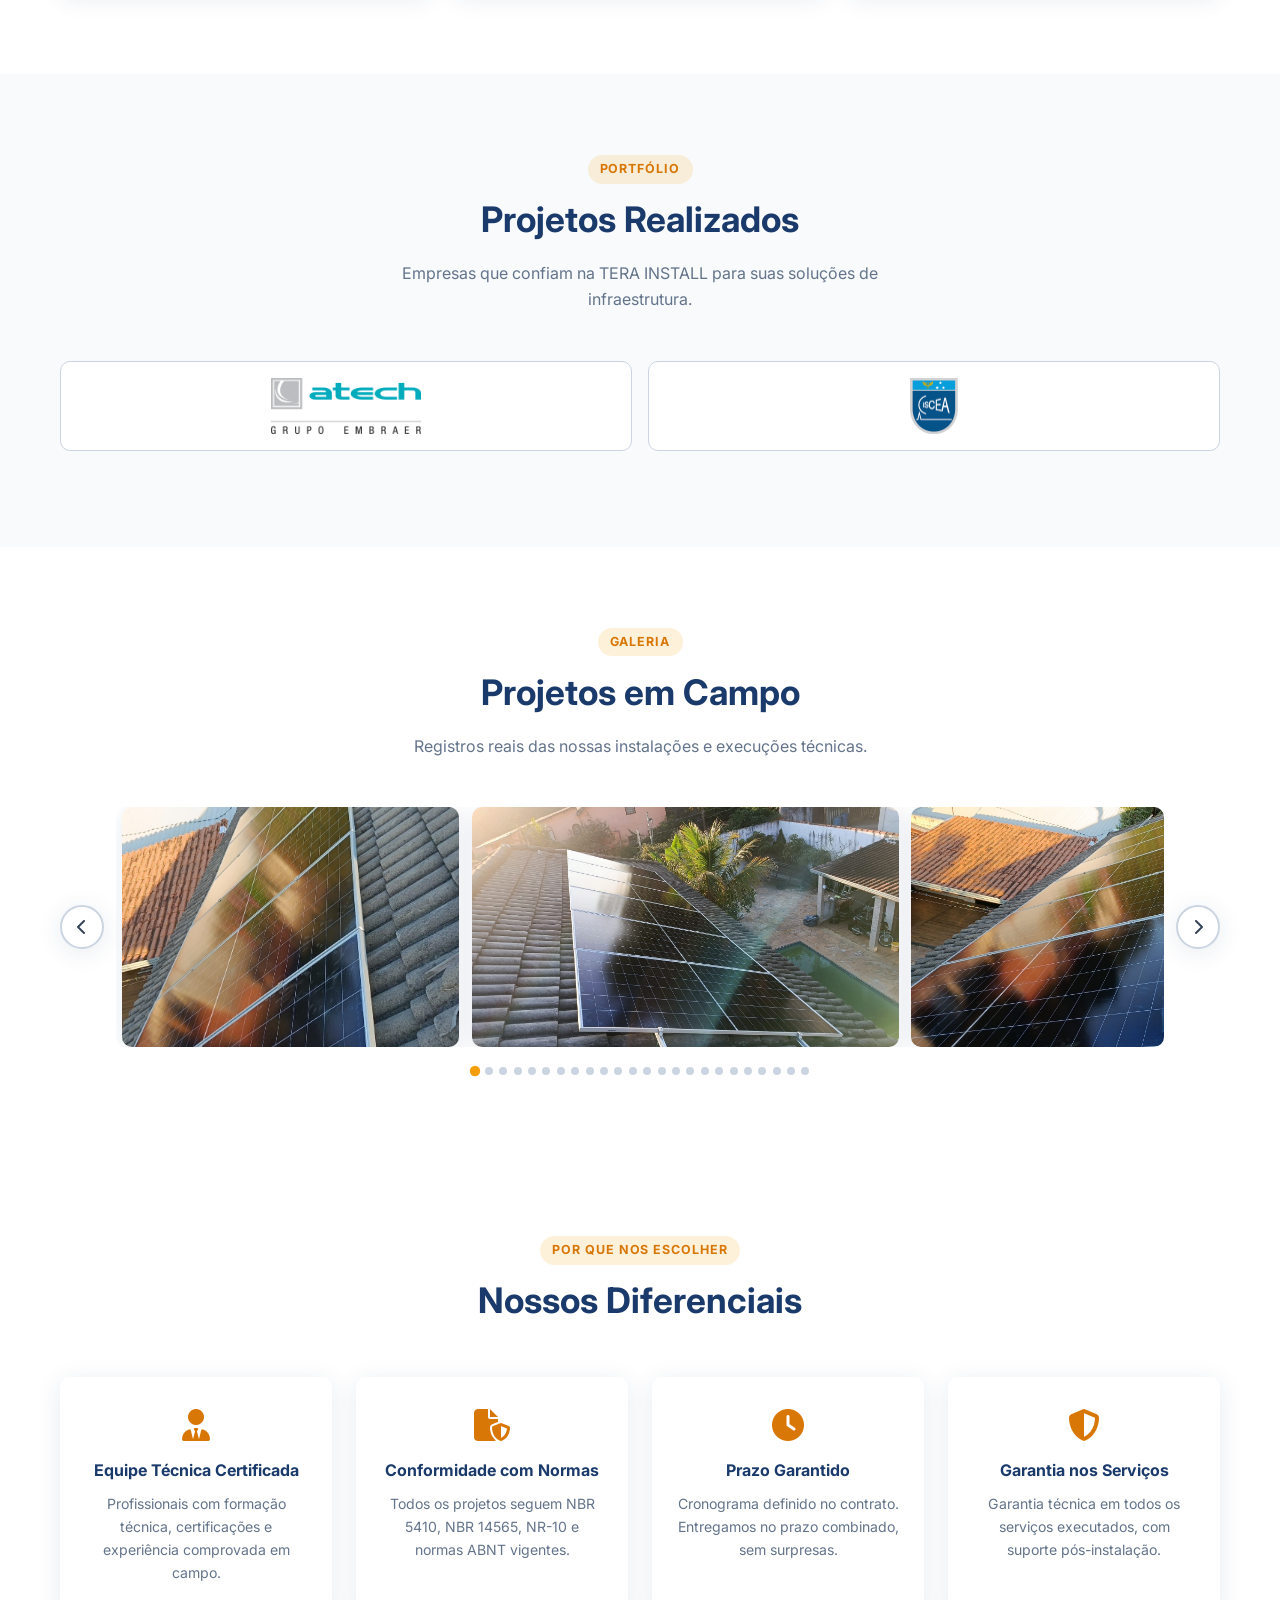
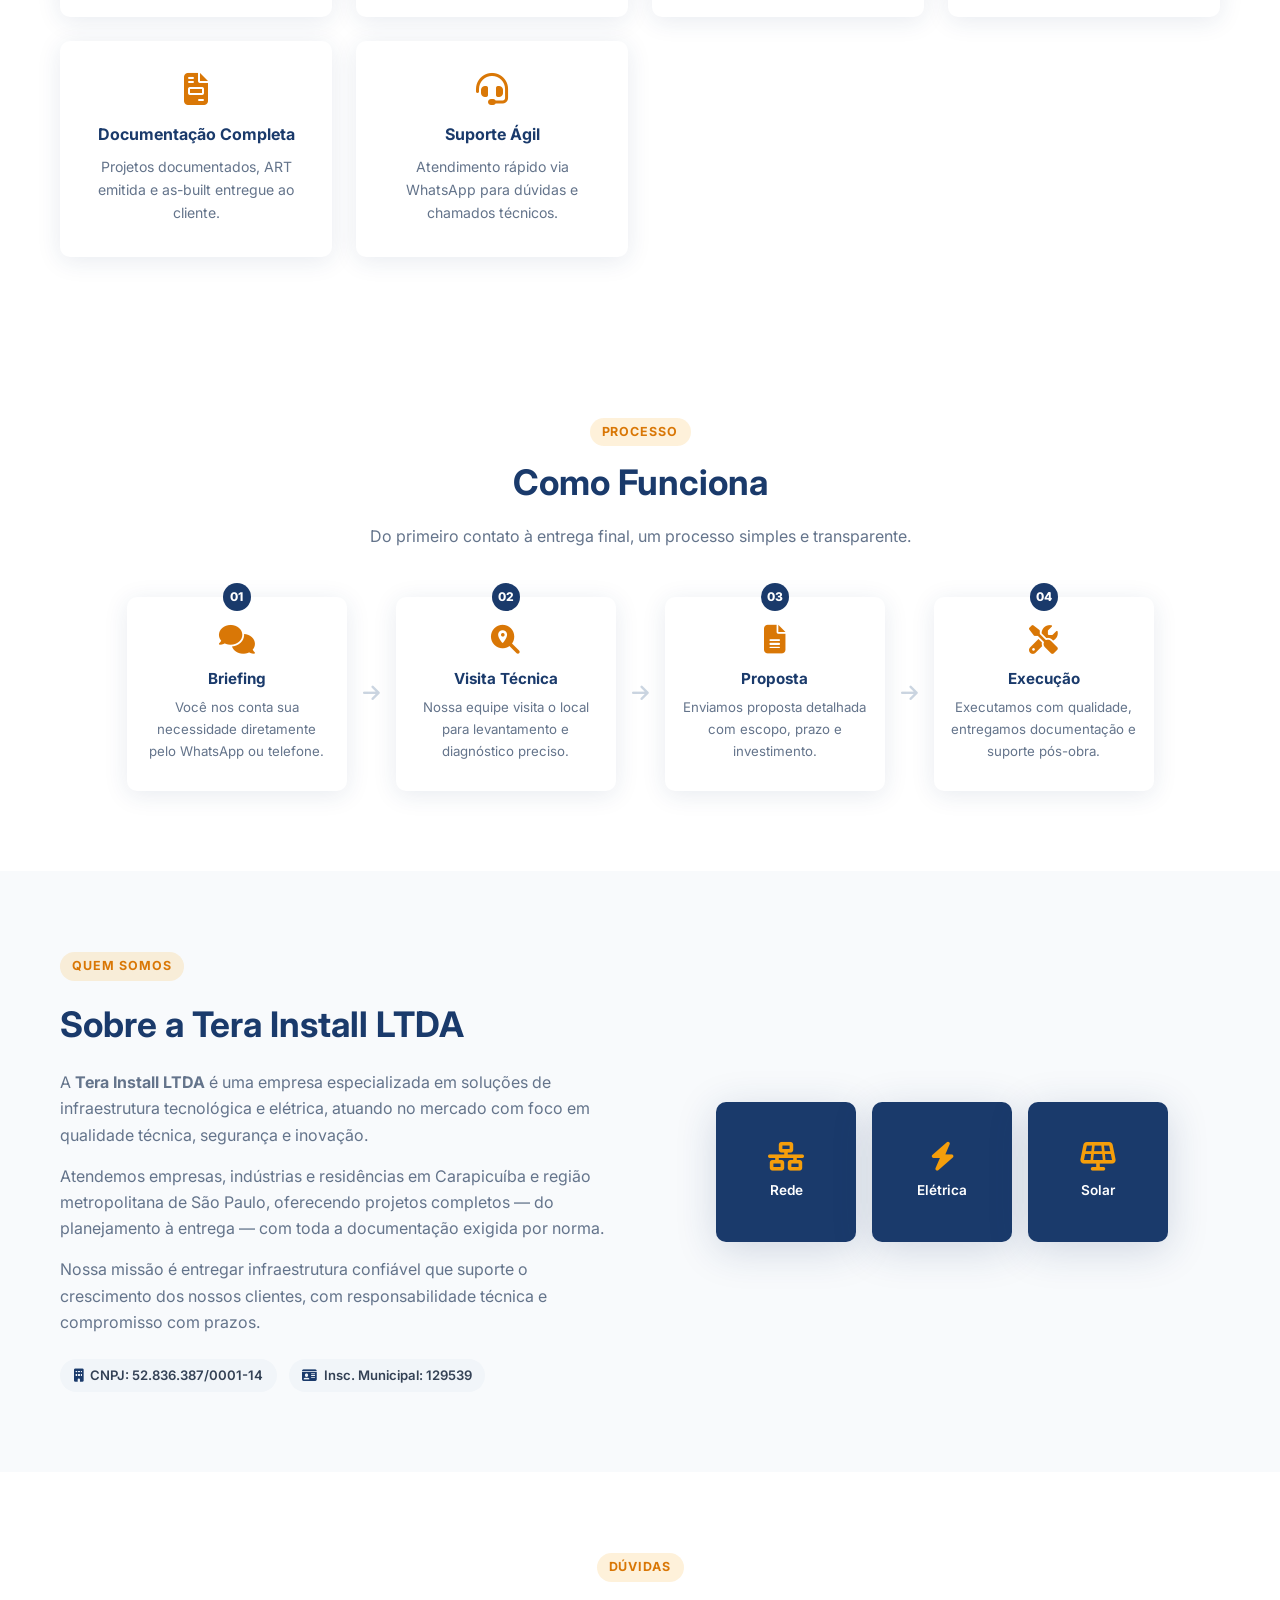
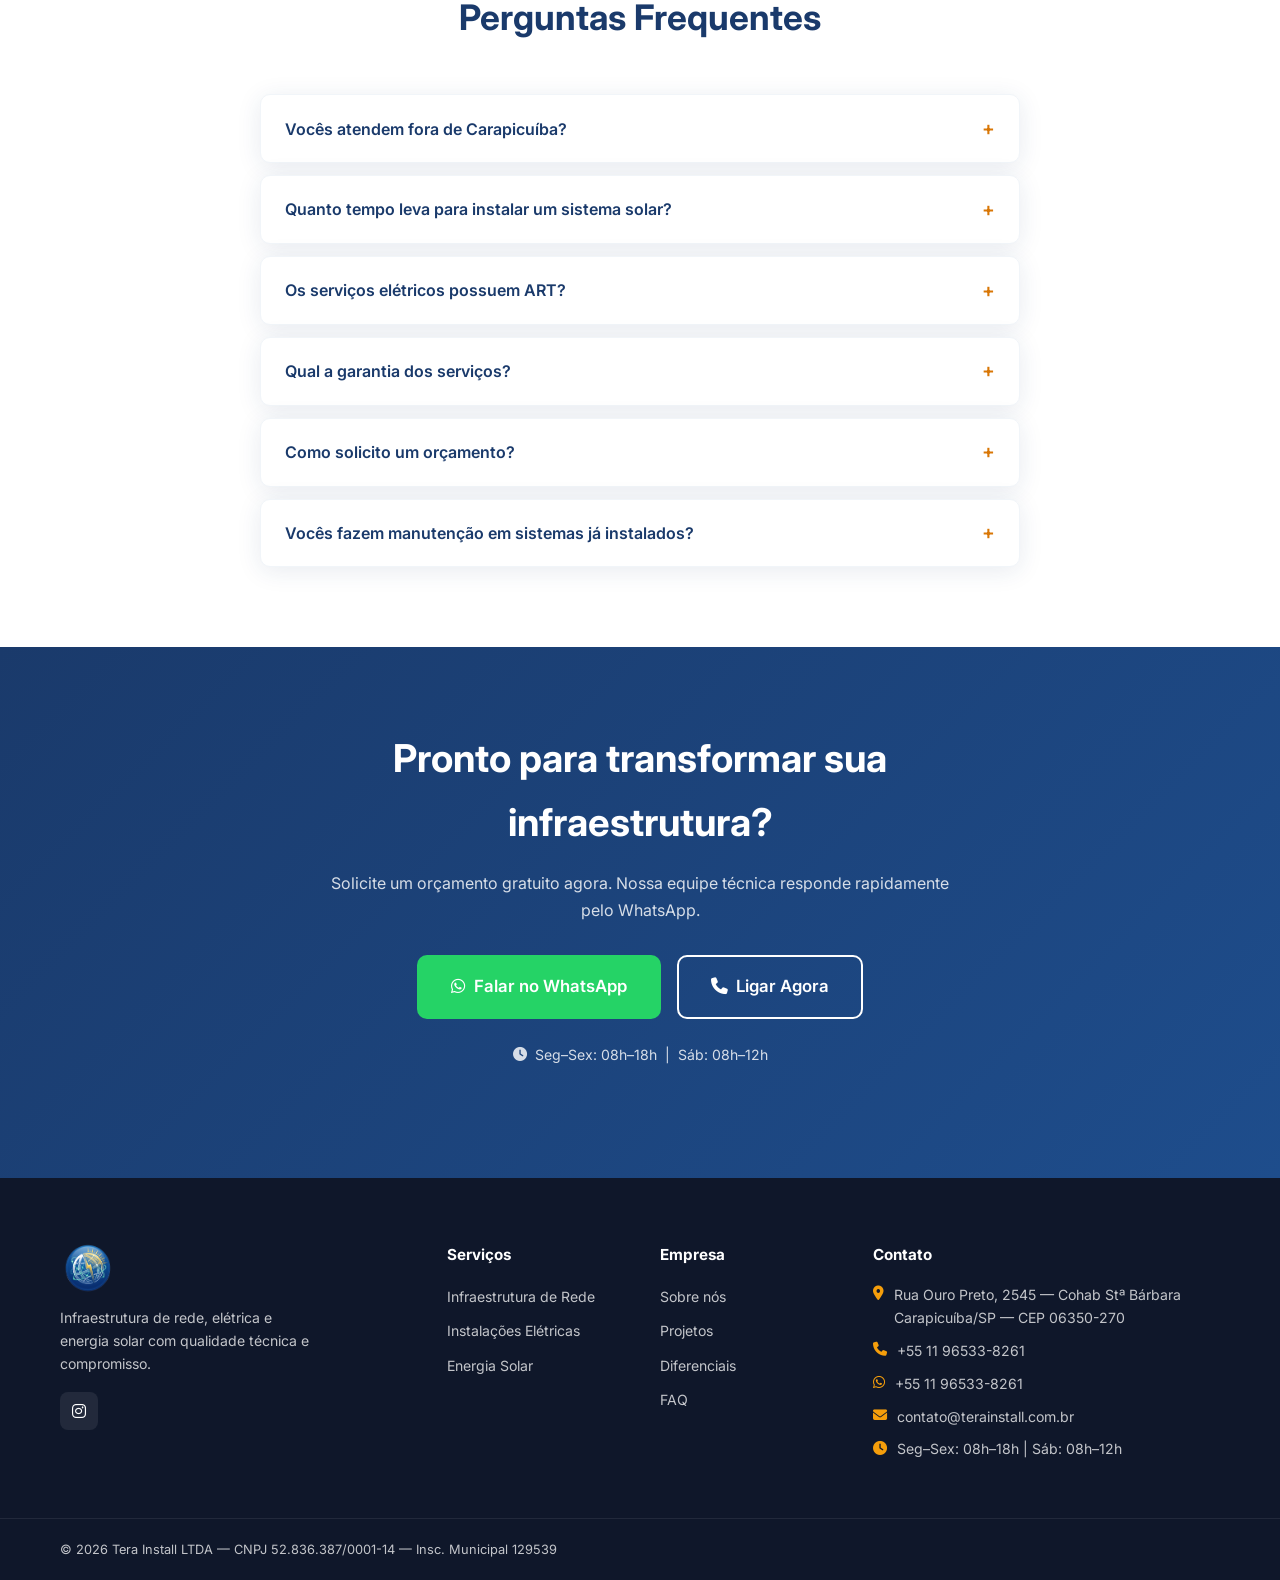
==== commit f90d6db1: "carrosel" ====
--- a/tera-1/index.html
+++ b/tera-1/index.html
@@ -3,8 +3,8 @@
 <head>
   <meta charset="UTF-8" />
   <meta name="viewport" content="width=device-width, initial-scale=1.0" />
-  <title>TERA INSTALL | Infraestrutura de Rede, Elétrica e Energia Solar</title>
-  <meta name="description" content="TERA INSTALL LTDA — Soluções em infraestrutura de rede, instalações elétricas e energia solar fotovoltaica em Carapicuíba/SP. Solicite seu orçamento." />
+  <title>Tera Install LTDA | Infraestrutura de Rede, Elétrica e Energia Solar</title>
+  <meta name="description" content="Tera Install LTDA — Soluções em infraestrutura de rede, instalações elétricas e energia solar fotovoltaica em Carapicuíba/SP. Solicite seu orçamento." />
   <meta name="keywords" content="infraestrutura de rede, instalação elétrica, energia solar, fotovoltaica, Carapicuíba, SP" />
   <link rel="stylesheet" href="style.css" />
   <link rel="preconnect" href="https://fonts.googleapis.com" />
@@ -17,9 +17,8 @@
   <!-- ===== HEADER ===== -->
   <header class="header" id="header">
     <div class="container header__inner">
-      <a href="#hero" class="logo" aria-label="TERA INSTALL - Página inicial">
-        <span class="logo__icon"><i class="fa-bolt fa-solid"></i></span>
-        <span class="logo__text">TERA<strong>INSTALL</strong></span>
+      <a href="#hero" class="logo" aria-label="Tera Install LTDA">
+        <img src="logo_tera_01.png" alt="Tera Install LTDA" class="logo__img" />
       </a>
       <nav class="nav" id="nav" aria-label="Menu principal">
         <ul class="nav__list">
@@ -51,8 +50,8 @@
         </a>
       </div>
       <div class="hero__stats">
-        <div class="stat"><strong>+200</strong><span>Projetos</span></div>
-        <div class="stat"><strong>10+</strong><span>Anos de experiência</span></div>
+        <div class="stat"><strong>+50</strong><span>Projetos</span></div>
+        <div class="stat"><strong>3+</strong><span>Anos de experiência</span></div>
         <div class="stat"><strong>100%</strong><span>Normatizados</span></div>
       </div>
     </div>
@@ -113,14 +112,53 @@
         <p>Empresas que confiam na TERA INSTALL para suas soluções de infraestrutura.</p>
       </div>
       <div class="clients">
-        <div class="client-logo" title="Cliente 1"><span>EMPRESA A</span></div>
-        <div class="client-logo" title="Cliente 2"><span>EMPRESA B</span></div>
-        <div class="client-logo" title="Cliente 3"><span>EMPRESA C</span></div>
-        <div class="client-logo" title="Cliente 4"><span>EMPRESA D</span></div>
-        <div class="client-logo" title="Cliente 5"><span>EMPRESA E</span></div>
-        <div class="client-logo" title="Cliente 6"><span>EMPRESA F</span></div>
-      </div>
-      <p class="clients__note">* Substitua os placeholders pelos logos reais dos seus clientes.</p>
+        <div class="client-logo"><img src="logo_atech.png" alt="Atech — Grupo Embraer" /></div>
+        <div class="client-logo"><img src="logo_ciscea.png" alt="CISCEA" /></div>
+      </div>
+    </div>
+  </section>
+
+  <!-- CARROSSEL DE PROJETOS -->
+  <section class="section" id="galeria">
+    <div class="container">
+      <div class="section__header">
+        <span class="section__tag">Galeria</span>
+        <h2>Projetos em Campo</h2>
+        <p>Registros reais das nossas instalações e execuções técnicas.</p>
+      </div>
+      <div class="carousel">
+        <button class="carousel__btn carousel__btn--prev" aria-label="Anterior"><i class="fa-solid fa-chevron-left"></i></button>
+        <div class="carousel__track-wrap">
+          <div class="carousel__track" id="carouselTrack">
+            <div class="carousel__slide"><img src="fotos_projetos/WhatsApp Image 2026-04-26 at 16.11.41.jpeg" alt="Projeto Tera Install" loading="lazy" /></div>
+            <div class="carousel__slide"><img src="fotos_projetos/WhatsApp Image 2026-04-26 at 16.11.41 (1).jpeg" alt="Projeto Tera Install" loading="lazy" /></div>
+            <div class="carousel__slide"><img src="fotos_projetos/WhatsApp Image 2026-04-26 at 16.11.41 (2).jpeg" alt="Projeto Tera Install" loading="lazy" /></div>
+            <div class="carousel__slide"><img src="fotos_projetos/WhatsApp Image 2026-04-26 at 16.11.42.jpeg" alt="Projeto Tera Install" loading="lazy" /></div>
+            <div class="carousel__slide"><img src="fotos_projetos/WhatsApp Image 2026-04-26 at 16.11.42 (1).jpeg" alt="Projeto Tera Install" loading="lazy" /></div>
+            <div class="carousel__slide"><img src="fotos_projetos/WhatsApp Image 2026-04-26 at 16.11.42 (2).jpeg" alt="Projeto Tera Install" loading="lazy" /></div>
+            <div class="carousel__slide"><img src="fotos_projetos/WhatsApp Image 2026-04-26 at 16.11.42 (3).jpeg" alt="Projeto Tera Install" loading="lazy" /></div>
+            <div class="carousel__slide"><img src="fotos_projetos/WhatsApp Image 2026-04-26 at 16.11.43.jpeg" alt="Projeto Tera Install" loading="lazy" /></div>
+            <div class="carousel__slide"><img src="fotos_projetos/WhatsApp Image 2026-04-26 at 16.11.44.jpeg" alt="Projeto Tera Install" loading="lazy" /></div>
+            <div class="carousel__slide"><img src="fotos_projetos/WhatsApp Image 2026-04-26 at 16.11.44 (1).jpeg" alt="Projeto Tera Install" loading="lazy" /></div>
+            <div class="carousel__slide"><img src="fotos_projetos/WhatsApp Image 2026-04-26 at 16.11.44 (2).jpeg" alt="Projeto Tera Install" loading="lazy" /></div>
+            <div class="carousel__slide"><img src="fotos_projetos/WhatsApp Image 2026-04-26 at 16.11.45.jpeg" alt="Projeto Tera Install" loading="lazy" /></div>
+            <div class="carousel__slide"><img src="fotos_projetos/WhatsApp Image 2026-04-26 at 16.11.46.jpeg" alt="Projeto Tera Install" loading="lazy" /></div>
+            <div class="carousel__slide"><img src="fotos_projetos/WhatsApp Image 2026-04-26 at 16.11.46 (1).jpeg" alt="Projeto Tera Install" loading="lazy" /></div>
+            <div class="carousel__slide"><img src="fotos_projetos/WhatsApp Image 2026-04-26 at 16.11.46 (2).jpeg" alt="Projeto Tera Install" loading="lazy" /></div>
+            <div class="carousel__slide"><img src="fotos_projetos/WhatsApp Image 2026-04-26 at 16.11.47.jpeg" alt="Projeto Tera Install" loading="lazy" /></div>
+            <div class="carousel__slide"><img src="fotos_projetos/WhatsApp Image 2026-04-26 at 16.11.48.jpeg" alt="Projeto Tera Install" loading="lazy" /></div>
+            <div class="carousel__slide"><img src="fotos_projetos/WhatsApp Image 2026-04-26 at 16.11.48 (1).jpeg" alt="Projeto Tera Install" loading="lazy" /></div>
+            <div class="carousel__slide"><img src="fotos_projetos/WhatsApp Image 2026-04-26 at 16.11.48 (2).jpeg" alt="Projeto Tera Install" loading="lazy" /></div>
+            <div class="carousel__slide"><img src="fotos_projetos/WhatsApp Image 2026-04-26 at 16.14.10.jpeg" alt="Projeto Tera Install" loading="lazy" /></div>
+            <div class="carousel__slide"><img src="fotos_projetos/WhatsApp Image 2026-04-26 at 16.14.50.jpeg" alt="Projeto Tera Install" loading="lazy" /></div>
+            <div class="carousel__slide"><img src="fotos_projetos/WhatsApp Image 2026-04-26 at 16.16.09.jpeg" alt="Projeto Tera Install" loading="lazy" /></div>
+            <div class="carousel__slide"><img src="fotos_projetos/WhatsApp Image 2026-04-26 at 16.17.05.jpeg" alt="Projeto Tera Install" loading="lazy" /></div>
+            <div class="carousel__slide"><img src="fotos_projetos/WhatsApp Image 2026-04-26 at 16.21.45.jpeg" alt="Projeto Tera Install" loading="lazy" /></div>
+          </div>
+        </div>
+        <button class="carousel__btn carousel__btn--next" aria-label="Próximo"><i class="fa-solid fa-chevron-right"></i></button>
+      </div>
+      <div class="carousel__dots" id="carouselDots"></div>
     </div>
   </section>
 
@@ -162,30 +200,6 @@
           <h4>Suporte Ágil</h4>
           <p>Atendimento rápido via WhatsApp para dúvidas e chamados técnicos.</p>
         </div>
-      </div>
-    </div>
-  </section>
-
-  <!-- ===== DEPOIMENTOS ===== -->
-  <section class="section section--gray" id="depoimentos">
-    <div class="container">
-      <div class="section__header">
-        <span class="section__tag">Clientes</span>
-        <h2>O que dizem sobre nós</h2>
-      </div>
-      <div class="testimonials">
-        <blockquote class="testimonial">
-          <p>"A TERA INSTALL fez toda a infraestrutura de rede do nosso escritório. Serviço impecável, prazo cumprido e equipe muito profissional."</p>
-          <footer><strong>Carlos M.</strong> — Gerente de TI</footer>
-        </blockquote>
-        <blockquote class="testimonial">
-          <p>"Instalaram nosso sistema solar e a economia na conta de energia foi imediata. Recomendo sem hesitar!"</p>
-          <footer><strong>Ana P.</strong> — Proprietária Comercial</footer>
-        </blockquote>
-        <blockquote class="testimonial">
-          <p>"Reformamos toda a parte elétrica da nossa loja com a TERA. Trabalho limpo, documentado e dentro do orçamento."</p>
-          <footer><strong>Roberto S.</strong> — Empresário</footer>
-        </blockquote>
       </div>
     </div>
   </section>
@@ -235,8 +249,8 @@
     <div class="container sobre__inner">
       <div class="sobre__text">
         <span class="section__tag">Quem somos</span>
-        <h2>Sobre a TERA INSTALL</h2>
-        <p>A <strong>TERA INSTALL LTDA</strong> é uma empresa especializada em soluções de infraestrutura tecnológica e elétrica, atuando no mercado com foco em qualidade técnica, segurança e inovação.</p>
+        <h2>Sobre a Tera Install LTDA</h2>
+        <p>A <strong>Tera Install LTDA</strong> é uma empresa especializada em soluções de infraestrutura tecnológica e elétrica, atuando no mercado com foco em qualidade técnica, segurança e inovação.</p>
         <p>Atendemos empresas, indústrias e residências em Carapicuíba e região metropolitana de São Paulo, oferecendo projetos completos — do planejamento à entrega — com toda a documentação exigida por norma.</p>
         <p>Nossa missão é entregar infraestrutura confiável que suporte o crescimento dos nossos clientes, com responsabilidade técnica e compromisso com prazos.</p>
         <div class="sobre__badges">
@@ -309,9 +323,8 @@
   <footer class="footer" id="contato">
     <div class="container footer__inner">
       <div class="footer__brand">
-        <a href="#hero" class="logo logo--white" aria-label="TERA INSTALL">
-          <span class="logo__icon"><i class="fa-bolt fa-solid"></i></span>
-          <span class="logo__text">TERA<strong>INSTALL</strong></span>
+        <a href="#hero" class="logo logo--white" aria-label="Tera Install LTDA">
+          <img src="logo_tera_01.png" alt="Tera Install LTDA" class="logo__img logo__img--footer" />
         </a>
         <p>Infraestrutura de rede, elétrica e energia solar com qualidade técnica e compromisso.</p>
         <div class="footer__social">
@@ -350,8 +363,7 @@
     </div>
     <div class="footer__bottom">
       <div class="container">
-        <p>© <span id="year"></span> TERA INSTALL LTDA — CNPJ 52.836.387/0001-14 — Insc. Municipal 129539</p>
-        <p>Desenvolvido com <i class="fa-solid fa-heart" style="color:#f59e0b"></i> para conectar, iluminar e economizar.</p>
+        <p>© <span id="year"></span> Tera Install LTDA — CNPJ 52.836.387/0001-14 — Insc. Municipal 129539</p>
       </div>
     </div>
   </footer>
--- a/tera-1/style.css
+++ b/tera-1/style.css
@@ -619,3 +619,28 @@
 
 /* Scroll suave para âncoras com offset do header fixo */
 [id] { scroll-margin-top: 80px; }
+
+/* LOGO IMAGEM */
+.logo__img { height: 56px; width: auto; display: block; }
+.logo__img--footer { height: 52px; width: auto; display: block; }
+.header__inner { height: 80px; }
+
+/* CLIENTES COM LOGO REAL */
+.client-logo { background: var(--white); border: 1px solid var(--gray-300); border-radius: var(--radius); height: 90px; padding: .75rem 1.25rem; display: flex; align-items: center; justify-content: center; transition: border-color var(--transition), box-shadow var(--transition); }
+.client-logo:hover { border-color: var(--blue); box-shadow: var(--shadow); }
+.client-logo img { max-height: 56px; max-width: 100%; width: auto; object-fit: contain; }
+
+/* CARROSSEL */
+.carousel { position: relative; display: flex; align-items: center; gap: .75rem; }
+.carousel__track-wrap { overflow: hidden; border-radius: var(--radius); flex: 1; }
+.carousel__track { display: flex; transition: transform .45s ease; will-change: transform; }
+.carousel__slide { min-width: calc(100% / 3); padding: 0 .4rem; flex-shrink: 0; }
+.carousel__slide img { width: 100%; height: 240px; object-fit: cover; border-radius: var(--radius); display: block; box-shadow: var(--shadow); transition: transform var(--transition); }
+.carousel__slide img:hover { transform: scale(1.02); }
+.carousel__btn { width: 44px; height: 44px; border-radius: 50%; border: 2px solid var(--gray-300); background: var(--white); color: var(--gray-700); font-size: 1rem; cursor: pointer; display: flex; align-items: center; justify-content: center; flex-shrink: 0; transition: all var(--transition); box-shadow: var(--shadow); }
+.carousel__btn:hover { border-color: var(--yellow); color: var(--yellow-dark); }
+.carousel__dots { display: flex; justify-content: center; gap: .4rem; margin-top: 1.25rem; }
+.carousel__dot { width: 8px; height: 8px; border-radius: 50%; background: var(--gray-300); border: none; cursor: pointer; transition: background var(--transition), transform var(--transition); padding: 0; }
+.carousel__dot.active { background: var(--yellow); transform: scale(1.3); }
+@media (max-width: 767px) { .carousel__slide { min-width: 100%; } .carousel__slide img { height: 220px; } }
+@media (min-width: 768px) and (max-width: 1023px) { .carousel__slide { min-width: 50%; } }
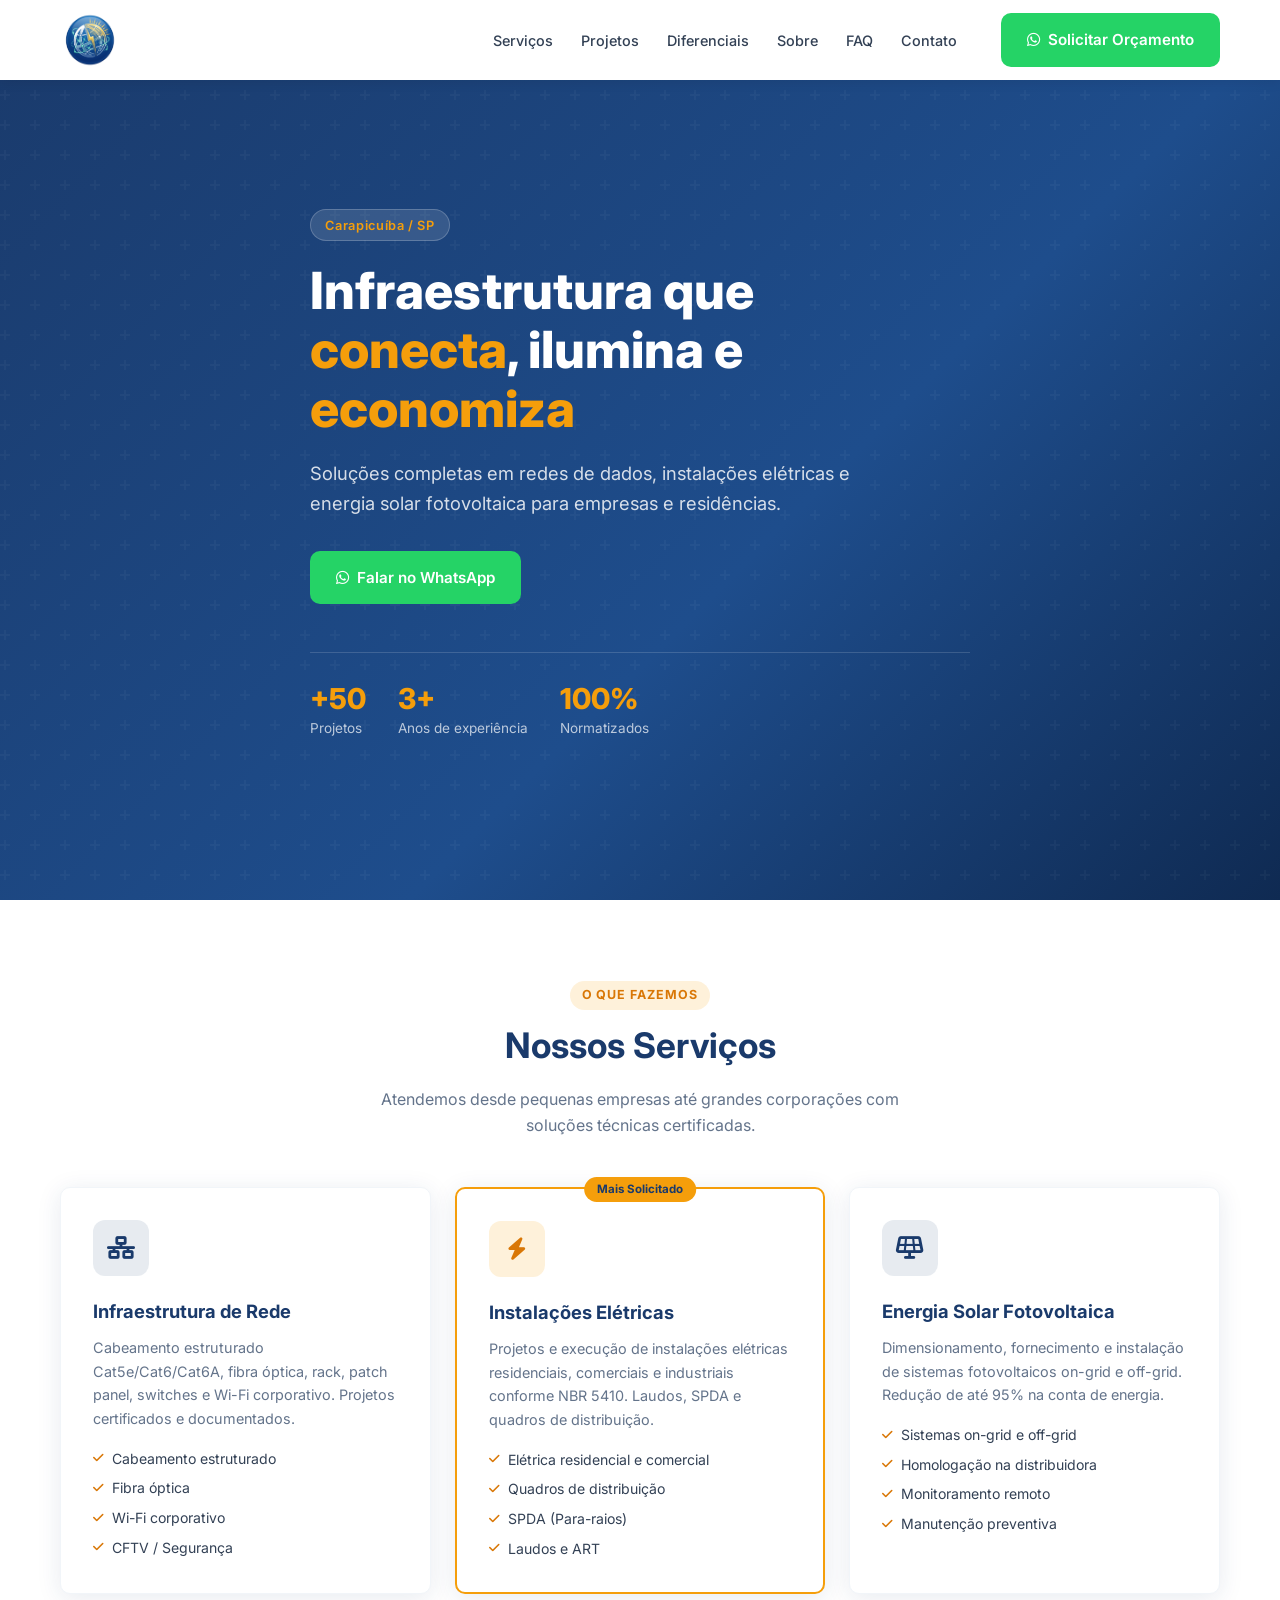
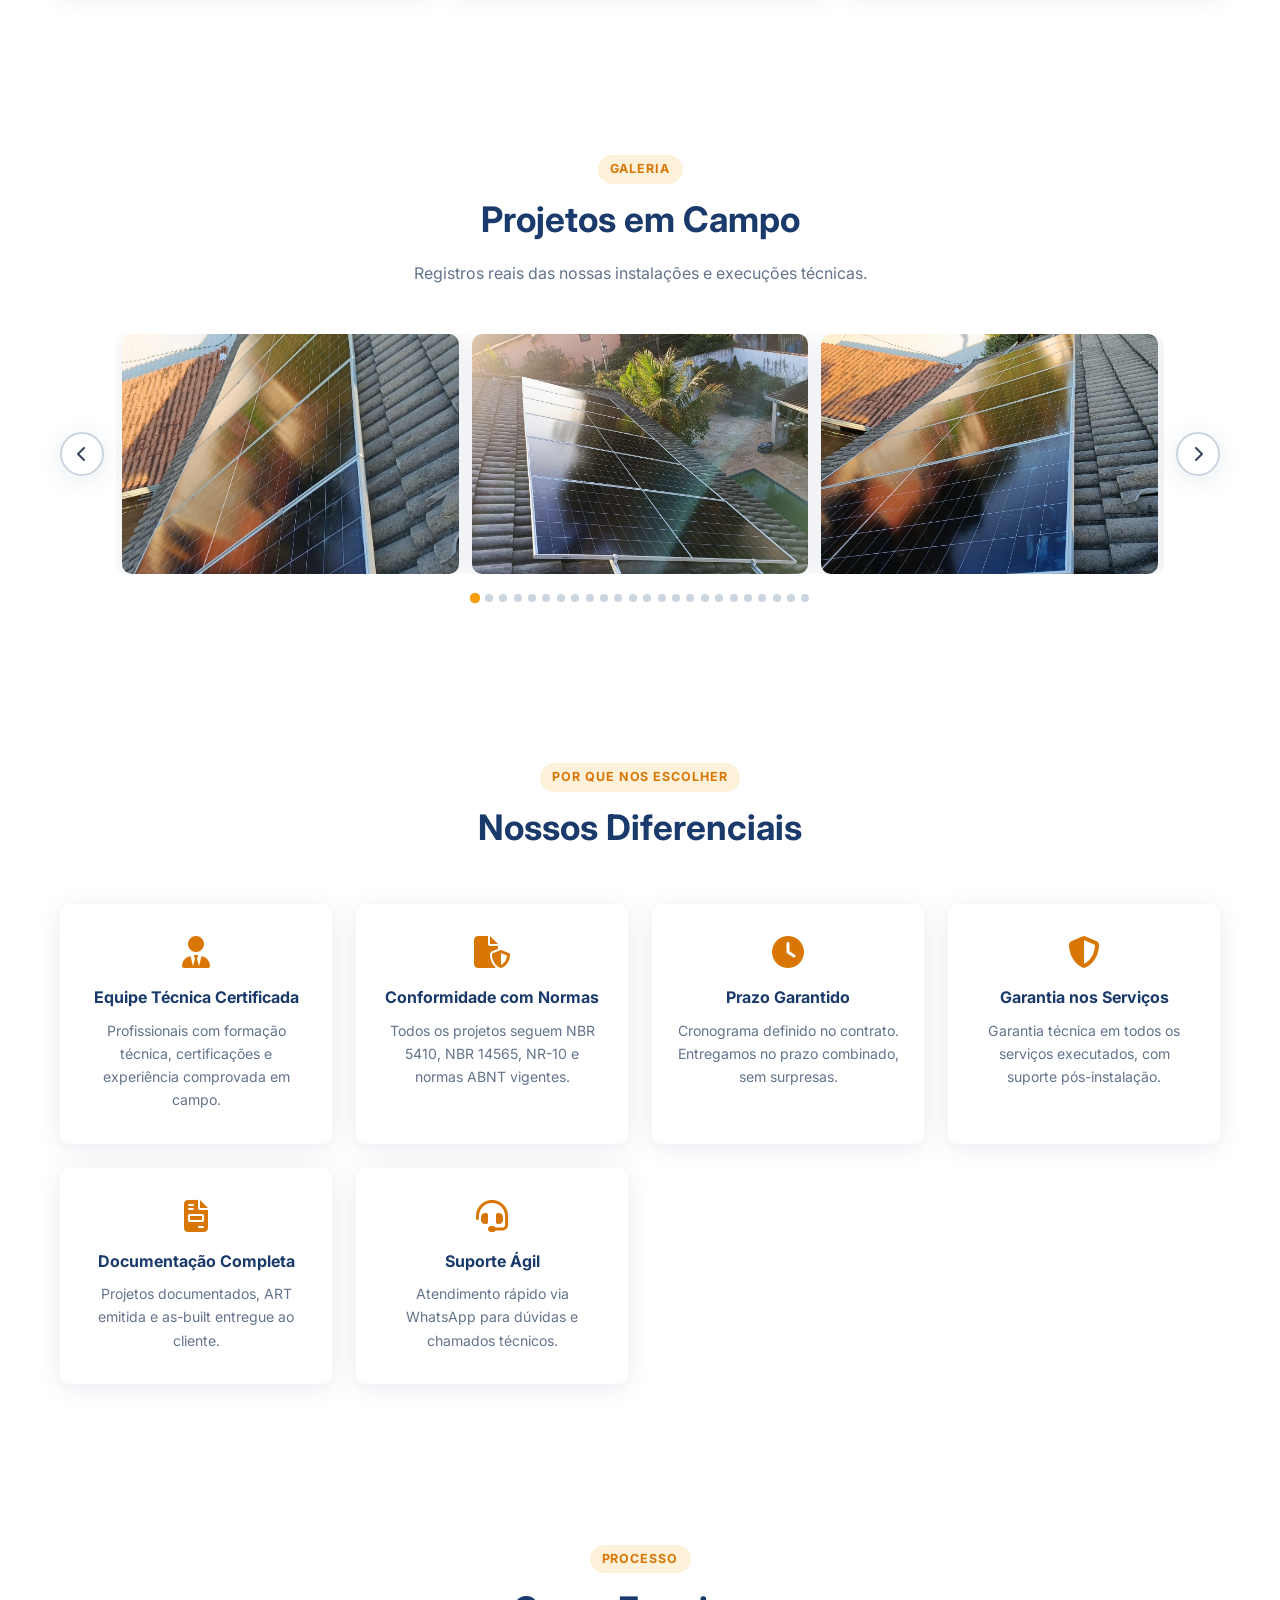
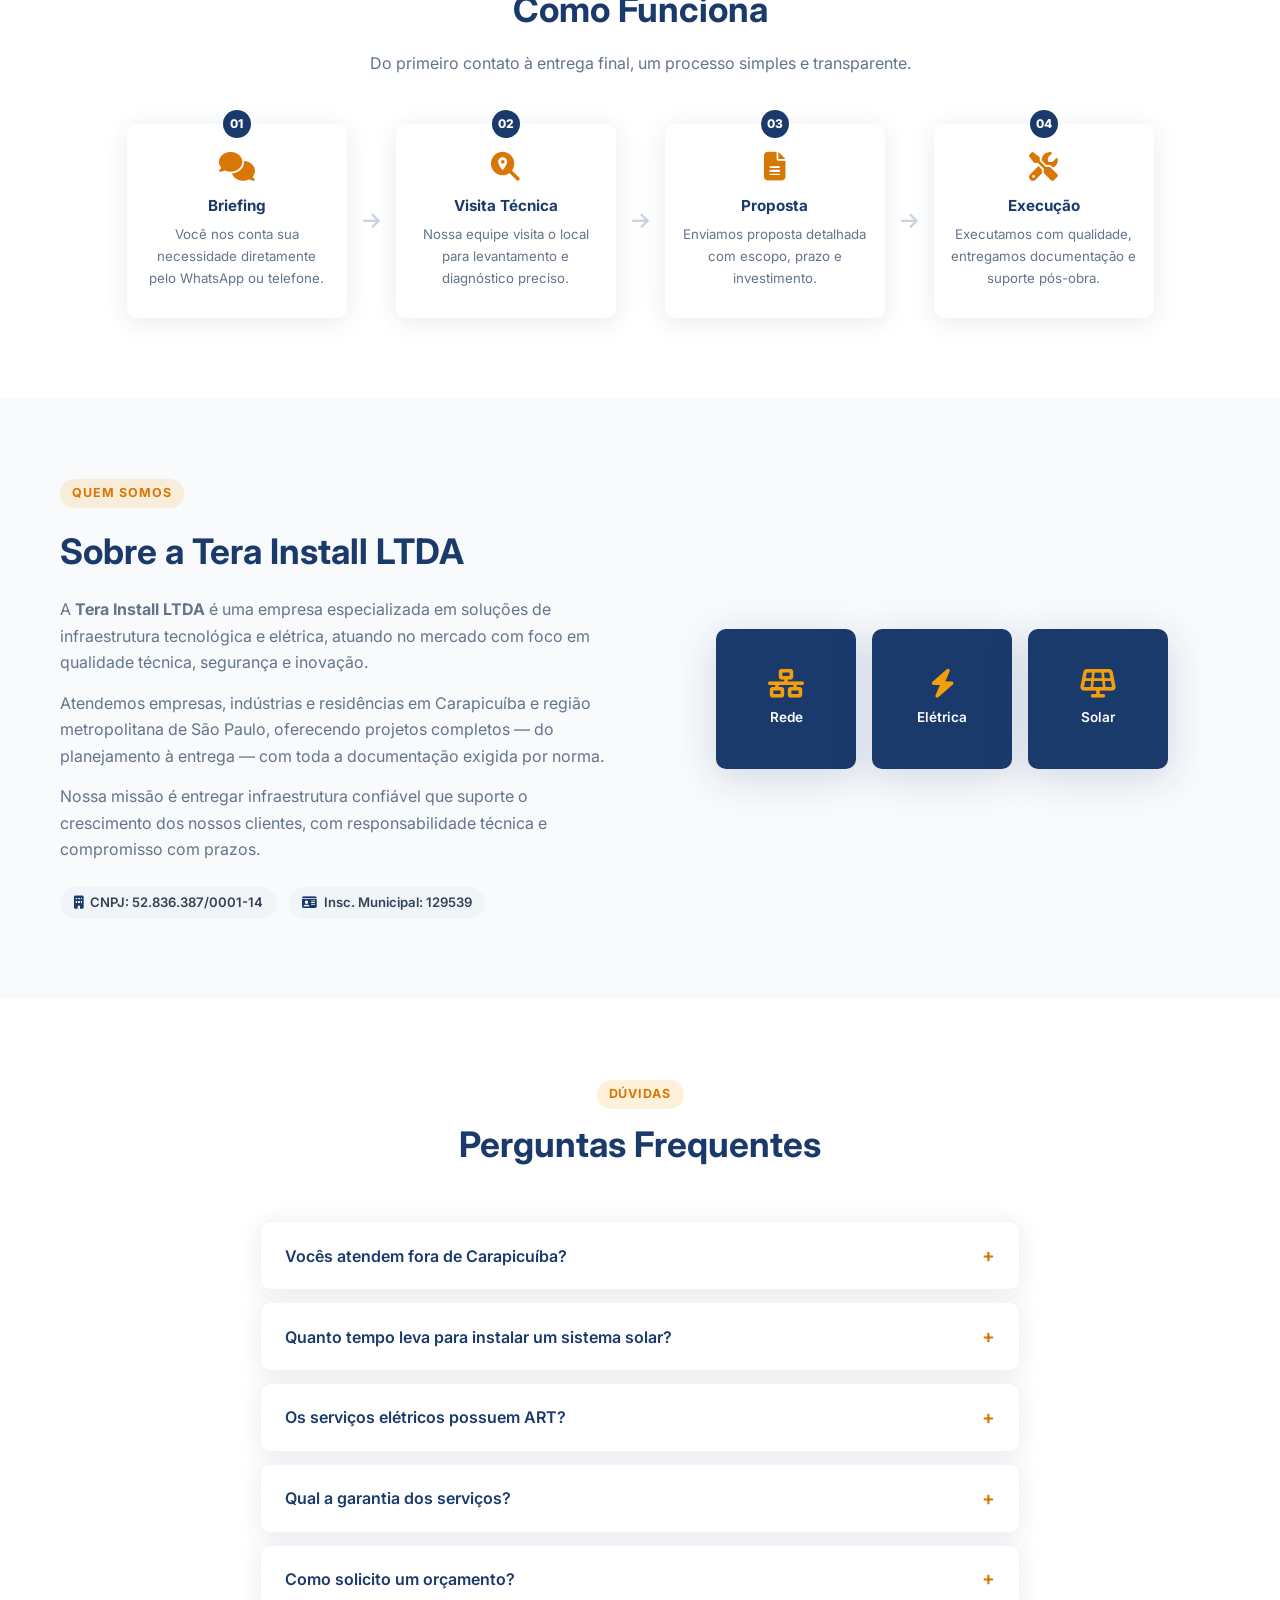
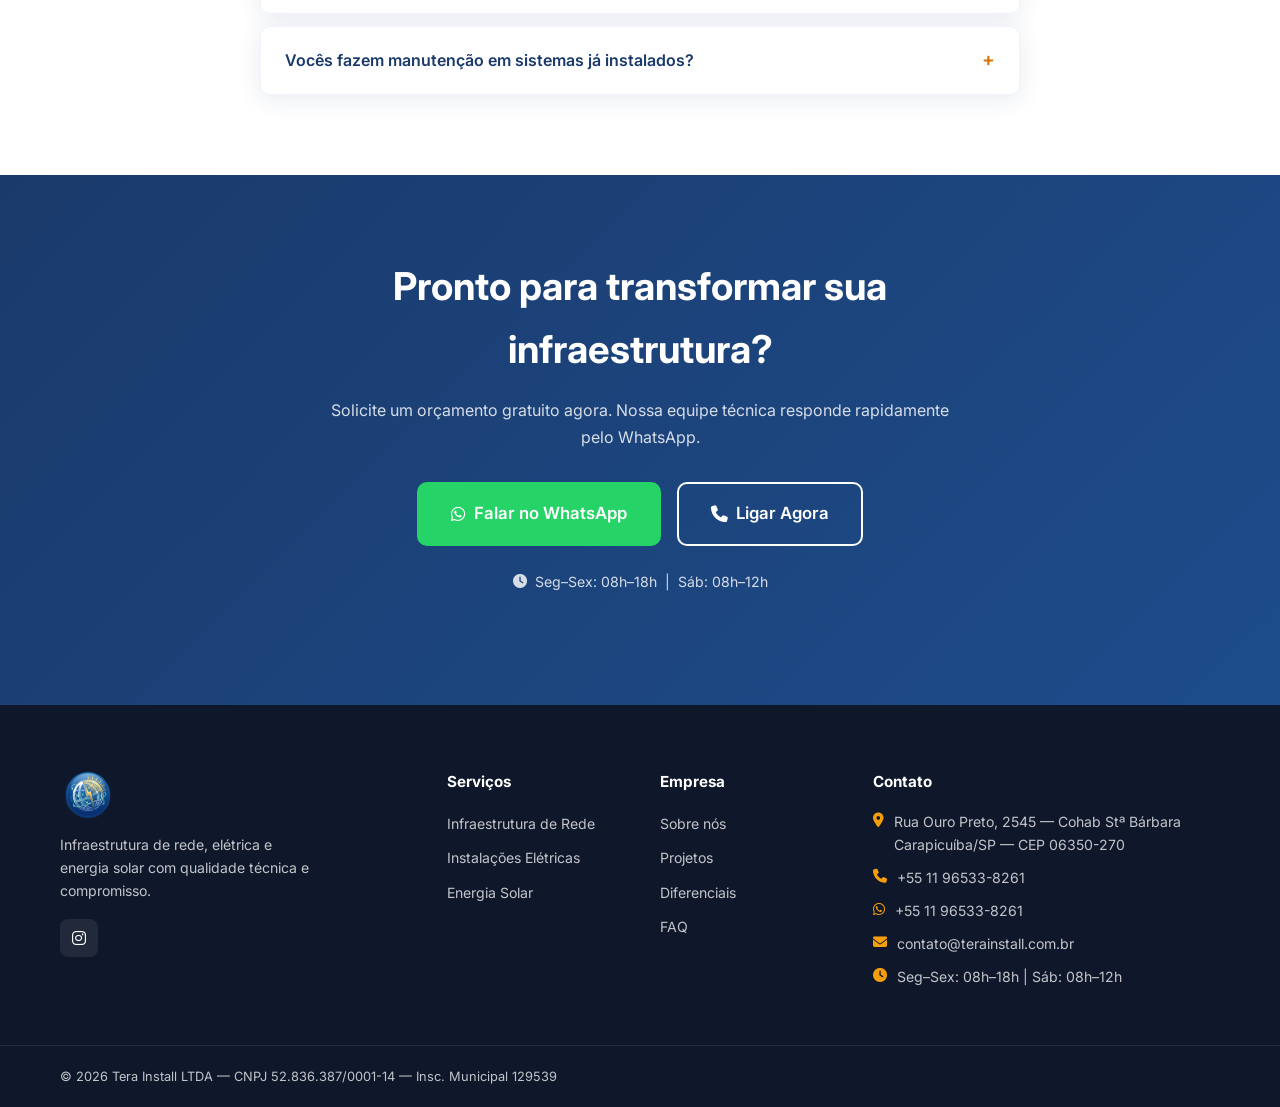
==== commit a646f12d: "remoção dos projetos" ====
--- a/tera-1/index.html
+++ b/tera-1/index.html
@@ -23,7 +23,7 @@
       <nav class="nav" id="nav" aria-label="Menu principal">
         <ul class="nav__list">
           <li><a href="#servicos">Serviços</a></li>
-          <li><a href="#projetos">Projetos</a></li>
+          <li><a href="#galeria">Projetos</a></li>
           <li><a href="#diferenciais">Diferenciais</a></li>
           <li><a href="#sobre">Sobre</a></li>
           <li><a href="#faq">FAQ</a></li>
@@ -103,21 +103,6 @@
     </div>
   </section>
 
-  <!-- ===== PROJETOS ===== -->
-  <section class="section section--gray" id="projetos">
-    <div class="container">
-      <div class="section__header">
-        <span class="section__tag">Portfólio</span>
-        <h2>Projetos Realizados</h2>
-        <p>Empresas que confiam na TERA INSTALL para suas soluções de infraestrutura.</p>
-      </div>
-      <div class="clients">
-        <div class="client-logo"><img src="logo_atech.png" alt="Atech — Grupo Embraer" /></div>
-        <div class="client-logo"><img src="logo_ciscea.png" alt="CISCEA" /></div>
-      </div>
-    </div>
-  </section>
-
   <!-- CARROSSEL DE PROJETOS -->
   <section class="section" id="galeria">
     <div class="container">
@@ -345,7 +330,7 @@
         <h4>Empresa</h4>
         <ul>
           <li><a href="#sobre">Sobre nós</a></li>
-          <li><a href="#projetos">Projetos</a></li>
+          <li><a href="#galeria">Projetos</a></li>
           <li><a href="#diferenciais">Diferenciais</a></li>
           <li><a href="#faq">FAQ</a></li>
         </ul>
--- a/tera-1/style.css
+++ b/tera-1/style.css
@@ -632,15 +632,14 @@
 
 /* CARROSSEL */
 .carousel { position: relative; display: flex; align-items: center; gap: .75rem; }
-.carousel__track-wrap { overflow: hidden; border-radius: var(--radius); flex: 1; }
+.carousel__track-wrap { overflow: hidden; border-radius: var(--radius); flex: 1; width: 0; }
 .carousel__track { display: flex; transition: transform .45s ease; will-change: transform; }
-.carousel__slide { min-width: calc(100% / 3); padding: 0 .4rem; flex-shrink: 0; }
-.carousel__slide img { width: 100%; height: 240px; object-fit: cover; border-radius: var(--radius); display: block; box-shadow: var(--shadow); transition: transform var(--transition); }
-.carousel__slide img:hover { transform: scale(1.02); }
+.carousel__slide { flex: 0 0 100%; width: 100%; padding: 0 .4rem; box-sizing: border-box; }
+.carousel__slide img { width: 100%; height: 220px; object-fit: cover; border-radius: var(--radius); display: block; box-shadow: var(--shadow); }
 .carousel__btn { width: 44px; height: 44px; border-radius: 50%; border: 2px solid var(--gray-300); background: var(--white); color: var(--gray-700); font-size: 1rem; cursor: pointer; display: flex; align-items: center; justify-content: center; flex-shrink: 0; transition: all var(--transition); box-shadow: var(--shadow); }
 .carousel__btn:hover { border-color: var(--yellow); color: var(--yellow-dark); }
 .carousel__dots { display: flex; justify-content: center; gap: .4rem; margin-top: 1.25rem; }
 .carousel__dot { width: 8px; height: 8px; border-radius: 50%; background: var(--gray-300); border: none; cursor: pointer; transition: background var(--transition), transform var(--transition); padding: 0; }
 .carousel__dot.active { background: var(--yellow); transform: scale(1.3); }
-@media (max-width: 767px) { .carousel__slide { min-width: 100%; } .carousel__slide img { height: 220px; } }
-@media (min-width: 768px) and (max-width: 1023px) { .carousel__slide { min-width: 50%; } }
+@media (min-width: 768px) { .carousel__slide { flex: 0 0 50%; width: 50%; } .carousel__slide img { height: 240px; } }
+@media (min-width: 1024px) { .carousel__slide { flex: 0 0 33.333%; width: 33.333%; } }
